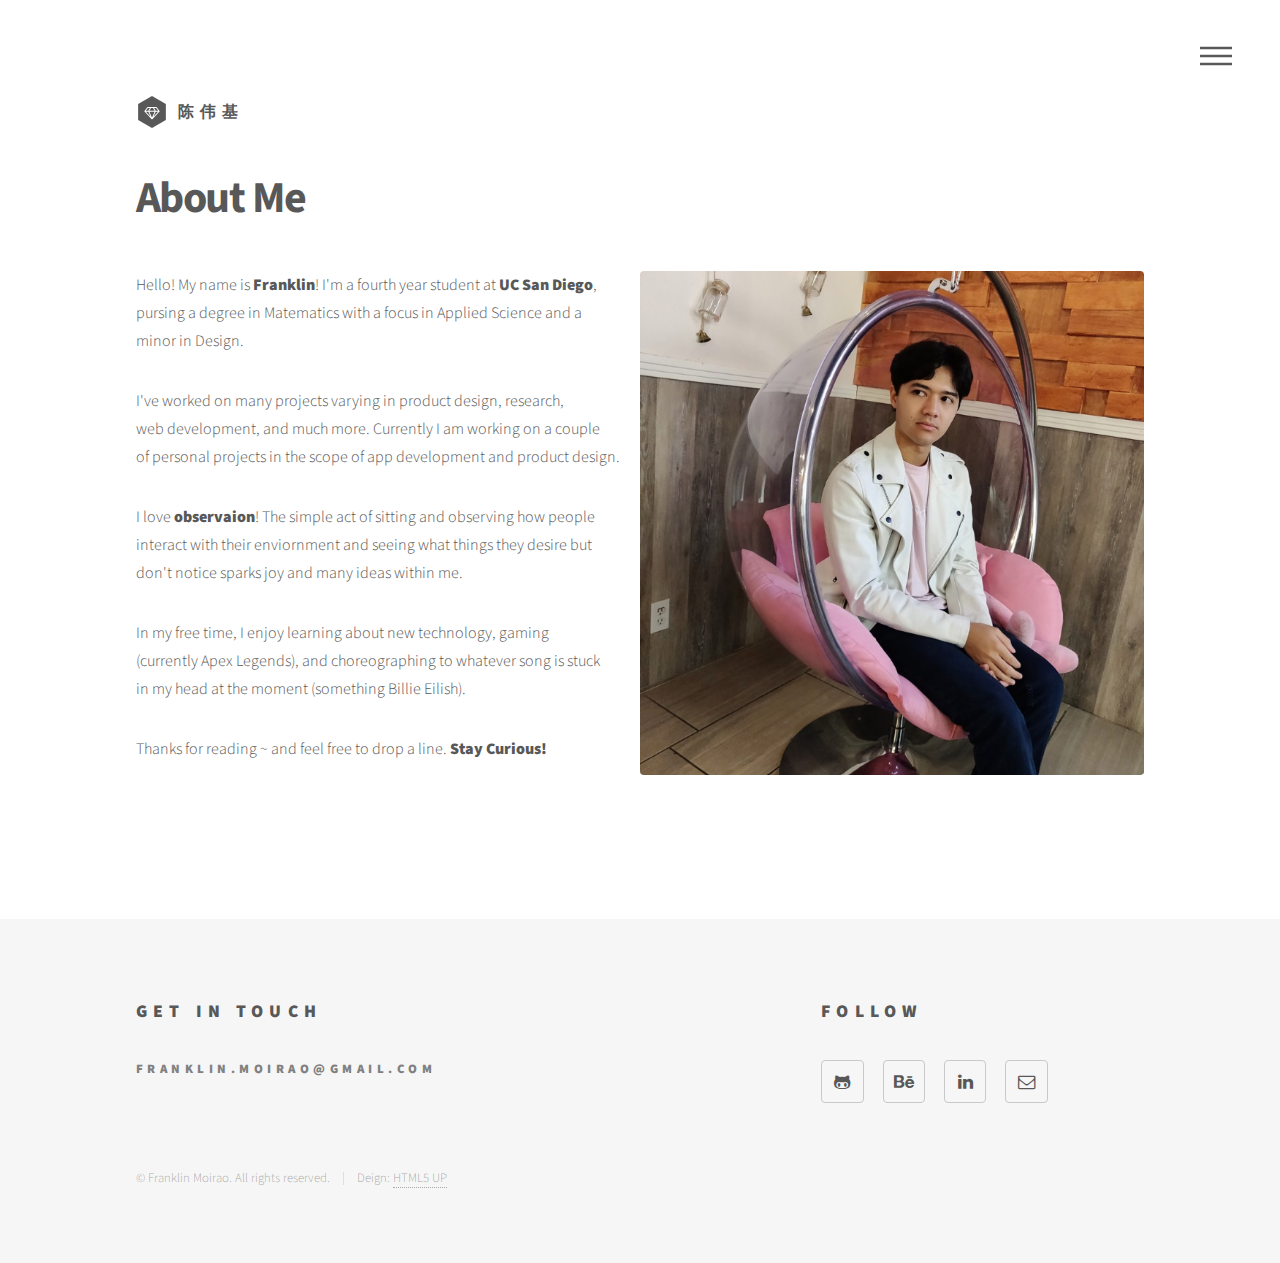
==== about.html @ bd5482cf "about page" ====
<!DOCTYPE HTML>
<!--
	Phantom by HTML5 UP
	html5up.net | @ajlkn
	Free for personal and commercial use under the CCA 3.0 license (html5up.net/license)
-->
<html>
	<head>
		<title>Franklin Moirao</title>
		<meta charset="utf-8" />
		<meta name="viewport" content="width=device-width, initial-scale=1, user-scalable=no" />
		<link rel="stylesheet" href="assets/css/main.css" />
		<noscript><link rel="stylesheet" href="assets/css/noscript.css" /></noscript>
	</head>
	<body class="is-preload">
		<!-- Wrapper -->
			<div id="wrapper">

				<!-- Header -->
					<header id="header">
						<div class="inner">

							<!-- Logo -->
								<a href="index.html" class="logo">
									<span class="symbol"><img src="images/logo.svg" alt="" /></span><span class="title">陈伟基</span>
								</a>

							<!-- Nav -->
								<nav>
									<ul>
										<li><a href="#menu">Menu</a></li>
									</ul>
								</nav>

						</div>
					</header>

				<!-- Menu -->
					<nav id="menu">
						<h2>Menu</h2>
						<ul>
							<li><a href="index.html">Home</a></li>
							<!-- <li><a href="generic.html">Work</a></li> -->
							<li><a href="images/Resume Spring 2019.pdf" target="_blank">Resume</a></li>
							<li><a href="about.html">About</a></li>
							<!-- <li><a href="elements.html">Archive</a></li> -->
						</ul>
					</nav>

				<!-- Main -->
					<div id="main">
						<div class="inner">
							<h1>About Me</h1>
							<description style="width: 50%; float: left">
								
							<p>Hello! My name is <b>Franklin</b>! I'm a fourth year student at <b>UC San Diego</b>,
							<br>pursing a degree in Matematics with a focus in Applied Science and a
							<br>minor in Design.</p>

							<p>I've worked on many projects varying in product design, research, 
							<br>web development, and much more. Currently I am working on a couple
							<br>of personal projects in the scope of app development and 
							product design.</p>
							
							<p>I love <b>observaion</b>! The simple act of sitting and observing how people 
							<br>interact with their enviornment and seeing what things they desire but 
							<br>don't notice sparks joy and many ideas within me.</p>

							<p>In my free time, I enjoy learning about new technology, gaming 
							<br>(currently Apex Legends), and choreographing to whatever song is stuck 
							<br>in my head at the moment (something Billie Eilish).</p>

							<p>Thanks for reading ~ and feel free to drop a line. <b>Stay Curious!</b></p>

							</description>
							<span class="image main"><img src="images/me.png" style="width: 50%" alt="" /></span>
						</div>
					</div>

				<!-- Footer -->
				<footer id="footer">
						<div class="inner">
							<section>
								<h2>Get in touch</h2>
								<h5 style="color:grey">franklin.moirao@gmail.com</h5>
								<!-- <form method="post" action="#">
									<div class="fields">
										<div class="field half">
											<input type="text" name="name" id="name" placeholder="Name" />
										</div>
										<div class="field half">
											<input type="email" name="email" id="email" placeholder="Email" />
										</div>
										<div class="field">
											<textarea name="message" id="message" placeholder="Message"></textarea>
										</div>
									</div>
									<ul class="actions">
										<li><input type="submit" value="Send" class="primary" /></li>
									</ul>
								</form> -->
							</section>
							<section>
								<h2>Follow</h2>
								<ul class="icons">
									<!-- <li><a href="#" class="icon style2 fa-twitter"><span class="label">Twitter</span></a></li> -->
									<!-- <li><a href="#" class="icon style2 fa-facebook"><span class="label">Facebook</span></a></li> -->
									<!-- <li><a href="#" class="icon style2 fa-instagram"><span class="label">Instagram</span></a></li> -->
									<!-- <li><a href="#" class="icon style2 fa-dribbble"><span class="label">Dribbble</span></a></li> -->
									<li><a href="https://github.com/Snoji" target="_blank" class="icon style2 fa-github-alt"><span class="label">GitHub</span></a></li>
									<!-- <li><a href="#" class="icon style2 fa-500px"><span class="label">500px</span></a></li> -->
									<li><a href="https://www.behance.net/franklinmofcac" class="icon style2 fa-behance"><span class="label">Behance</span></a></li>
									<li><a href="https://www.linkedin.com/in/franklin-moirao-19469515b/" target="_blank" class="icon style2 fa-linkedin"><span class="label">LinkedIn</span></a></li>
									<li><a href="mailto:franklin.moirao@gmail.com" class="icon style2 fa-envelope-o"><span class="label">Email</span></a></li>
									
								</ul>
							</section>
							<ul class="copyright">
								<li>&copy; Franklin Moirao. All rights reserved.</li><li>Deign: <a href="http://html5up.net">HTML5 UP</a></li>
							</ul>
						</div>
					</footer>

			</div>

		<!-- Scripts -->
			<script src="assets/js/jquery.min.js"></script>
			<script src="assets/js/browser.min.js"></script>
			<script src="assets/js/breakpoints.min.js"></script>
			<script src="assets/js/util.js"></script>
			<script src="assets/js/main.js"></script>

	</body>
</html>
---- assets/css/main.css ----
@import url(font-awesome.min.css);
@import url("https://fonts.googleapis.com/css?family=Source+Sans+Pro:300,700,900");

/*
	Phantom by HTML5 UP
	html5up.net | @ajlkn
	Free for personal and commercial use under the CCA 3.0 license (html5up.net/license)
*/

html, body, div, span, applet, object,
iframe, h1, h2, h3, h4, h5, h6, p, blockquote,
pre, a, abbr, acronym, address, big, cite,
code, del, dfn, em, img, ins, kbd, q, s, samp,
small, strike, strong, sub, sup, tt, var, b,
u, i, center, dl, dt, dd, ol, ul, li, fieldset,
form, label, legend, table, caption, tbody,
tfoot, thead, tr, th, td, article, aside,
canvas, details, embed, figure, figcaption,
footer, header, hgroup, menu, nav, output, ruby,
section, summary, time, mark, audio, video {
	margin: 0;
	padding: 0;
	border: 0;
	font-size: 100%;
	font: inherit;
	vertical-align: baseline;}

article, aside, details, figcaption, figure,
footer, header, hgroup, menu, nav, section {
	display: block;}

body {
	line-height: 1;
}

ol, ul {
	list-style: none;
}

blockquote, q {
	quotes: none;
}

	blockquote:before, blockquote:after, q:before, q:after {
		content: '';
		content: none;
	}

table {
	border-collapse: collapse;
	border-spacing: 0;
}

body {
	-webkit-text-size-adjust: none;
}

mark {
	background-color: transparent;
	color: inherit;
}

input::-moz-focus-inner {
	border: 0;
	padding: 0;
}

input, select, textarea {
	-moz-appearance: none;
	-webkit-appearance: none;
	-ms-appearance: none;
	appearance: none;
}

/* Basic */

	@-ms-viewport {
		width: device-width;
	}

	body {
		-ms-overflow-style: scrollbar;
	}

	@media screen and (max-width: 480px) {

		html, body {
			min-width: 320px;
		}

	}

	html {
		box-sizing: border-box;
	}

	*, *:before, *:after {
		box-sizing: inherit;
	}

	body {
		background: #ffffff;
	}

		body.is-preload *, body.is-preload *:before, body.is-preload *:after {
			-moz-animation: none !important;
			-webkit-animation: none !important;
			-ms-animation: none !important;
			animation: none !important;
			-moz-transition: none !important;
			-webkit-transition: none !important;
			-ms-transition: none !important;
			transition: none !important;
		}

/* Type */

	body, input, select, textarea {
		color: #585858;
		font-family: "Source Sans Pro", Helvetica, sans-serif;
		font-size: 16pt;
		font-weight: 300;
		line-height: 1.75;
	}

		@media screen and (max-width: 1680px) {

			body, input, select, textarea {
				font-size: 14pt;
			}

		}

		@media screen and (max-width: 1280px) {

			body, input, select, textarea {
				font-size: 12pt;
			}

		}

	a {
		-moz-transition: border-bottom-color 0.2s ease, color 0.2s ease;
		-webkit-transition: border-bottom-color 0.2s ease, color 0.2s ease;
		-ms-transition: border-bottom-color 0.2s ease, color 0.2s ease;
		transition: border-bottom-color 0.2s ease, color 0.2s ease;
		text-decoration: none;
		color: #585858;
		border-bottom: dotted 1px rgba(88, 88, 88, 0.5);
	}

		a:hover {
			border-bottom-color: transparent;
			color: #f2849e !important;
		}

	strong, b {
		font-weight: 900;
	}

	em, i {
		font-style: italic;
	}

	p {
		margin: 0 0 2em 0;
	}

	h1 {
		font-size: 2.75em;
		font-weight: 700;
		line-height: 1.3;
		margin: 0 0 1em 0;
		letter-spacing: -0.035em;
	}

		h1 a {
			color: inherit;
		}

		@media screen and (max-width: 736px) {

			h1 {
				font-size: 2em;
				margin: 0 0 1em 0;
			}

		}

		@media screen and (max-width: 360px) {

			h1 {
				font-size: 1.75em;
			}

		}

	h2, h3, h4, h5, h6 {
		font-weight: 900;
		line-height: 1.5;
		margin: 0 0 2em 0;
		text-transform: uppercase;
		letter-spacing: 0.35em;
	}

		h2 a, h3 a, h4 a, h5 a, h6 a {
			color: inherit;
		}

	h2 {
		font-size: 1.1em;
	}

	h3 {
		font-size: 1em;
	}

	h4 {
		font-size: 0.8em;
	}

	h5 {
		font-size: 0.8em;
	}

	h6 {
		font-size: 0.8em;
	}

	@media screen and (max-width: 980px) {

		h1 br, h2 br, h3 br, h4 br, h5 br, h6 br {
			display: none;
		}

	}

	@media screen and (max-width: 736px) {

		h2 {
			font-size: 1em;
		}

		h3 {
			font-size: 0.8em;
		}

	}

	sub {
		font-size: 0.8em;
		position: relative;
		top: 0.5em;
	}

	sup {
		font-size: 0.8em;
		position: relative;
		top: -0.5em;
	}

	blockquote {
		border-left: solid 4px #c9c9c9;
		font-style: italic;
		margin: 0 0 2em 0;
		padding: 0.5em 0 0.5em 2em;
	}

	code {
		background: rgba(144, 144, 144, 0.075);
		border-radius: 4px;
		border: solid 1px #c9c9c9;
		font-family: "Courier New", monospace;
		font-size: 0.9em;
		margin: 0 0.25em;
		padding: 0.25em 0.65em;
	}

	pre {
		-webkit-overflow-scrolling: touch;
		font-family: "Courier New", monospace;
		font-size: 0.9em;
		margin: 0 0 2em 0;
	}

		pre code {
			display: block;
			line-height: 1.75;
			padding: 1em 1.5em;
			overflow-x: auto;
		}

	hr {
		border: 0;
		border-bottom: solid 1px #c9c9c9;
		margin: 2em 0;
	}

		hr.major {
			margin: 3em 0;
		}

	.align-left {
		text-align: left;
	}

	.align-center {
		text-align: center;
	}

	.align-right {
		text-align: right;
	}

/* Row */

	.row {
		display: flex;
		flex-wrap: wrap;
		box-sizing: border-box;
		align-items: stretch;
	}

		.row > * {
			box-sizing: border-box;
		}

		.row.gtr-uniform > * > :last-child {
			margin-bottom: 0;
		}

		.row.aln-left {
			justify-content: flex-start;
		}

		.row.aln-center {
			justify-content: center;
		}

		.row.aln-right {
			justify-content: flex-end;
		}

		.row.aln-top {
			align-items: flex-start;
		}

		.row.aln-middle {
			align-items: center;
		}

		.row.aln-bottom {
			align-items: flex-end;
		}

		.row > .imp {
			order: -1;
		}

		.row > .col-1 {
			width: 8.3333333333%;
		}

		.row > .off-1 {
			margin-left: 8.3333333333%;
		}

		.row > .col-2 {
			width: 16.6666666667%;
		}

		.row > .off-2 {
			margin-left: 16.6666666667%;
		}

		.row > .col-3 {
			width: 25%;
		}

		.row > .off-3 {
			margin-left: 25%;
		}

		.row > .col-4 {
			width: 33.3333333333%;
		}

		.row > .off-4 {
			margin-left: 33.3333333333%;
		}

		.row > .col-5 {
			width: 41.6666666667%;
		}

		.row > .off-5 {
			margin-left: 41.6666666667%;
		}

		.row > .col-6 {
			width: 50%;
		}

		.row > .off-6 {
			margin-left: 50%;
		}

		.row > .col-7 {
			width: 58.3333333333%;
		}

		.row > .off-7 {
			margin-left: 58.3333333333%;
		}

		.row > .col-8 {
			width: 66.6666666667%;
		}

		.row > .off-8 {
			margin-left: 66.6666666667%;
		}

		.row > .col-9 {
			width: 75%;
		}

		.row > .off-9 {
			margin-left: 75%;
		}

		.row > .col-10 {
			width: 83.3333333333%;
		}

		.row > .off-10 {
			margin-left: 83.3333333333%;
		}

		.row > .col-11 {
			width: 91.6666666667%;
		}

		.row > .off-11 {
			margin-left: 91.6666666667%;
		}

		.row > .col-12 {
			width: 100%;
		}

		.row > .off-12 {
			margin-left: 100%;
		}

		.row.gtr-0 {
			margin-top: 0;
			margin-left: 0em;
		}

			.row.gtr-0 > * {
				padding: 0 0 0 0em;
			}

			.row.gtr-0.gtr-uniform {
				margin-top: 0em;
			}

				.row.gtr-0.gtr-uniform > * {
					padding-top: 0em;
				}

		.row.gtr-25 {
			margin-top: 0;
			margin-left: -0.5em;
		}

			.row.gtr-25 > * {
				padding: 0 0 0 0.5em;
			}

			.row.gtr-25.gtr-uniform {
				margin-top: -0.5em;
			}

				.row.gtr-25.gtr-uniform > * {
					padding-top: 0.5em;
				}

		.row.gtr-50 {
			margin-top: 0;
			margin-left: -1em;
		}

			.row.gtr-50 > * {
				padding: 0 0 0 1em;
			}

			.row.gtr-50.gtr-uniform {
				margin-top: -1em;
			}

				.row.gtr-50.gtr-uniform > * {
					padding-top: 1em;
				}

		.row {
			margin-top: 0;
			margin-left: -2em;
		}

			.row > * {
				padding: 0 0 0 2em;
			}

			.row.gtr-uniform {
				margin-top: -2em;
			}

				.row.gtr-uniform > * {
					padding-top: 2em;
				}

		.row.gtr-150 {
			margin-top: 0;
			margin-left: -3em;
		}

			.row.gtr-150 > * {
				padding: 0 0 0 3em;
			}

			.row.gtr-150.gtr-uniform {
				margin-top: -3em;
			}

				.row.gtr-150.gtr-uniform > * {
					padding-top: 3em;
				}

		.row.gtr-200 {
			margin-top: 0;
			margin-left: -4em;
		}

			.row.gtr-200 > * {
				padding: 0 0 0 4em;
			}

			.row.gtr-200.gtr-uniform {
				margin-top: -4em;
			}

				.row.gtr-200.gtr-uniform > * {
					padding-top: 4em;
				}

		@media screen and (max-width: 1680px) {

			.row {
				display: flex;
				flex-wrap: wrap;
				box-sizing: border-box;
				align-items: stretch;
			}

				.row > * {
					box-sizing: border-box;
				}

				.row.gtr-uniform > * > :last-child {
					margin-bottom: 0;
				}

				.row.aln-left {
					justify-content: flex-start;
				}

				.row.aln-center {
					justify-content: center;
				}

				.row.aln-right {
					justify-content: flex-end;
				}

				.row.aln-top {
					align-items: flex-start;
				}

				.row.aln-middle {
					align-items: center;
				}

				.row.aln-bottom {
					align-items: flex-end;
				}

				.row > .imp-xlarge {
					order: -1;
				}

				.row > .col-1-xlarge {
					width: 8.3333333333%;
				}

				.row > .off-1-xlarge {
					margin-left: 8.3333333333%;
				}

				.row > .col-2-xlarge {
					width: 16.6666666667%;
				}

				.row > .off-2-xlarge {
					margin-left: 16.6666666667%;
				}

				.row > .col-3-xlarge {
					width: 25%;
				}

				.row > .off-3-xlarge {
					margin-left: 25%;
				}

				.row > .col-4-xlarge {
					width: 33.3333333333%;
				}

				.row > .off-4-xlarge {
					margin-left: 33.3333333333%;
				}

				.row > .col-5-xlarge {
					width: 41.6666666667%;
				}

				.row > .off-5-xlarge {
					margin-left: 41.6666666667%;
				}

				.row > .col-6-xlarge {
					width: 50%;
				}

				.row > .off-6-xlarge {
					margin-left: 50%;
				}

				.row > .col-7-xlarge {
					width: 58.3333333333%;
				}

				.row > .off-7-xlarge {
					margin-left: 58.3333333333%;
				}

				.row > .col-8-xlarge {
					width: 66.6666666667%;
				}

				.row > .off-8-xlarge {
					margin-left: 66.6666666667%;
				}

				.row > .col-9-xlarge {
					width: 75%;
				}

				.row > .off-9-xlarge {
					margin-left: 75%;
				}

				.row > .col-10-xlarge {
					width: 83.3333333333%;
				}

				.row > .off-10-xlarge {
					margin-left: 83.3333333333%;
				}

				.row > .col-11-xlarge {
					width: 91.6666666667%;
				}

				.row > .off-11-xlarge {
					margin-left: 91.6666666667%;
				}

				.row > .col-12-xlarge {
					width: 100%;
				}

				.row > .off-12-xlarge {
					margin-left: 100%;
				}

				.row.gtr-0 {
					margin-top: 0;
					margin-left: 0em;
				}

					.row.gtr-0 > * {
						padding: 0 0 0 0em;
					}

					.row.gtr-0.gtr-uniform {
						margin-top: 0em;
					}

						.row.gtr-0.gtr-uniform > * {
							padding-top: 0em;
						}

				.row.gtr-25 {
					margin-top: 0;
					margin-left: -0.5em;
				}

					.row.gtr-25 > * {
						padding: 0 0 0 0.5em;
					}

					.row.gtr-25.gtr-uniform {
						margin-top: -0.5em;
					}

						.row.gtr-25.gtr-uniform > * {
							padding-top: 0.5em;
						}

				.row.gtr-50 {
					margin-top: 0;
					margin-left: -1em;
				}

					.row.gtr-50 > * {
						padding: 0 0 0 1em;
					}

					.row.gtr-50.gtr-uniform {
						margin-top: -1em;
					}

						.row.gtr-50.gtr-uniform > * {
							padding-top: 1em;
						}

				.row {
					margin-top: 0;
					margin-left: -2em;
				}

					.row > * {
						padding: 0 0 0 2em;
					}

					.row.gtr-uniform {
						margin-top: -2em;
					}

						.row.gtr-uniform > * {
							padding-top: 2em;
						}

				.row.gtr-150 {
					margin-top: 0;
					margin-left: -3em;
				}

					.row.gtr-150 > * {
						padding: 0 0 0 3em;
					}

					.row.gtr-150.gtr-uniform {
						margin-top: -3em;
					}

						.row.gtr-150.gtr-uniform > * {
							padding-top: 3em;
						}

				.row.gtr-200 {
					margin-top: 0;
					margin-left: -4em;
				}

					.row.gtr-200 > * {
						padding: 0 0 0 4em;
					}

					.row.gtr-200.gtr-uniform {
						margin-top: -4em;
					}

						.row.gtr-200.gtr-uniform > * {
							padding-top: 4em;
						}

		}

		@media screen and (max-width: 1280px) {

			.row {
				display: flex;
				flex-wrap: wrap;
				box-sizing: border-box;
				align-items: stretch;
			}

				.row > * {
					box-sizing: border-box;
				}

				.row.gtr-uniform > * > :last-child {
					margin-bottom: 0;
				}

				.row.aln-left {
					justify-content: flex-start;
				}

				.row.aln-center {
					justify-content: center;
				}

				.row.aln-right {
					justify-content: flex-end;
				}

				.row.aln-top {
					align-items: flex-start;
				}

				.row.aln-middle {
					align-items: center;
				}

				.row.aln-bottom {
					align-items: flex-end;
				}

				.row > .imp-large {
					order: -1;
				}

				.row > .col-1-large {
					width: 8.3333333333%;
				}

				.row > .off-1-large {
					margin-left: 8.3333333333%;
				}

				.row > .col-2-large {
					width: 16.6666666667%;
				}

				.row > .off-2-large {
					margin-left: 16.6666666667%;
				}

				.row > .col-3-large {
					width: 25%;
				}

				.row > .off-3-large {
					margin-left: 25%;
				}

				.row > .col-4-large {
					width: 33.3333333333%;
				}

				.row > .off-4-large {
					margin-left: 33.3333333333%;
				}

				.row > .col-5-large {
					width: 41.6666666667%;
				}

				.row > .off-5-large {
					margin-left: 41.6666666667%;
				}

				.row > .col-6-large {
					width: 50%;
				}

				.row > .off-6-large {
					margin-left: 50%;
				}

				.row > .col-7-large {
					width: 58.3333333333%;
				}

				.row > .off-7-large {
					margin-left: 58.3333333333%;
				}

				.row > .col-8-large {
					width: 66.6666666667%;
				}

				.row > .off-8-large {
					margin-left: 66.6666666667%;
				}

				.row > .col-9-large {
					width: 75%;
				}

				.row > .off-9-large {
					margin-left: 75%;
				}

				.row > .col-10-large {
					width: 83.3333333333%;
				}

				.row > .off-10-large {
					margin-left: 83.3333333333%;
				}

				.row > .col-11-large {
					width: 91.6666666667%;
				}

				.row > .off-11-large {
					margin-left: 91.6666666667%;
				}

				.row > .col-12-large {
					width: 100%;
				}

				.row > .off-12-large {
					margin-left: 100%;
				}

				.row.gtr-0 {
					margin-top: 0;
					margin-left: 0em;
				}

					.row.gtr-0 > * {
						padding: 0 0 0 0em;
					}

					.row.gtr-0.gtr-uniform {
						margin-top: 0em;
					}

						.row.gtr-0.gtr-uniform > * {
							padding-top: 0em;
						}

				.row.gtr-25 {
					margin-top: 0;
					margin-left: -0.5em;
				}

					.row.gtr-25 > * {
						padding: 0 0 0 0.5em;
					}

					.row.gtr-25.gtr-uniform {
						margin-top: -0.5em;
					}

						.row.gtr-25.gtr-uniform > * {
							padding-top: 0.5em;
						}

				.row.gtr-50 {
					margin-top: 0;
					margin-left: -1em;
				}

					.row.gtr-50 > * {
						padding: 0 0 0 1em;
					}

					.row.gtr-50.gtr-uniform {
						margin-top: -1em;
					}

						.row.gtr-50.gtr-uniform > * {
							padding-top: 1em;
						}

				.row {
					margin-top: 0;
					margin-left: -2em;
				}

					.row > * {
						padding: 0 0 0 2em;
					}

					.row.gtr-uniform {
						margin-top: -2em;
					}

						.row.gtr-uniform > * {
							padding-top: 2em;
						}

				.row.gtr-150 {
					margin-top: 0;
					margin-left: -3em;
				}

					.row.gtr-150 > * {
						padding: 0 0 0 3em;
					}

					.row.gtr-150.gtr-uniform {
						margin-top: -3em;
					}

						.row.gtr-150.gtr-uniform > * {
							padding-top: 3em;
						}

				.row.gtr-200 {
					margin-top: 0;
					margin-left: -4em;
				}

					.row.gtr-200 > * {
						padding: 0 0 0 4em;
					}

					.row.gtr-200.gtr-uniform {
						margin-top: -4em;
					}

						.row.gtr-200.gtr-uniform > * {
							padding-top: 4em;
						}

		}

		@media screen and (max-width: 980px) {

			.row {
				display: flex;
				flex-wrap: wrap;
				box-sizing: border-box;
				align-items: stretch;
			}

				.row > * {
					box-sizing: border-box;
				}

				.row.gtr-uniform > * > :last-child {
					margin-bottom: 0;
				}

				.row.aln-left {
					justify-content: flex-start;
				}

				.row.aln-center {
					justify-content: center;
				}

				.row.aln-right {
					justify-content: flex-end;
				}

				.row.aln-top {
					align-items: flex-start;
				}

				.row.aln-middle {
					align-items: center;
				}

				.row.aln-bottom {
					align-items: flex-end;
				}

				.row > .imp-medium {
					order: -1;
				}

				.row > .col-1-medium {
					width: 8.3333333333%;
				}

				.row > .off-1-medium {
					margin-left: 8.3333333333%;
				}

				.row > .col-2-medium {
					width: 16.6666666667%;
				}

				.row > .off-2-medium {
					margin-left: 16.6666666667%;
				}

				.row > .col-3-medium {
					width: 25%;
				}

				.row > .off-3-medium {
					margin-left: 25%;
				}

				.row > .col-4-medium {
					width: 33.3333333333%;
				}

				.row > .off-4-medium {
					margin-left: 33.3333333333%;
				}

				.row > .col-5-medium {
					width: 41.6666666667%;
				}

				.row > .off-5-medium {
					margin-left: 41.6666666667%;
				}

				.row > .col-6-medium {
					width: 50%;
				}

				.row > .off-6-medium {
					margin-left: 50%;
				}

				.row > .col-7-medium {
					width: 58.3333333333%;
				}

				.row > .off-7-medium {
					margin-left: 58.3333333333%;
				}

				.row > .col-8-medium {
					width: 66.6666666667%;
				}

				.row > .off-8-medium {
					margin-left: 66.6666666667%;
				}

				.row > .col-9-medium {
					width: 75%;
				}

				.row > .off-9-medium {
					margin-left: 75%;
				}

				.row > .col-10-medium {
					width: 83.3333333333%;
				}

				.row > .off-10-medium {
					margin-left: 83.3333333333%;
				}

				.row > .col-11-medium {
					width: 91.6666666667%;
				}

				.row > .off-11-medium {
					margin-left: 91.6666666667%;
				}

				.row > .col-12-medium {
					width: 100%;
				}

				.row > .off-12-medium {
					margin-left: 100%;
				}

				.row.gtr-0 {
					margin-top: 0;
					margin-left: 0em;
				}

					.row.gtr-0 > * {
						padding: 0 0 0 0em;
					}

					.row.gtr-0.gtr-uniform {
						margin-top: 0em;
					}

						.row.gtr-0.gtr-uniform > * {
							padding-top: 0em;
						}

				.row.gtr-25 {
					margin-top: 0;
					margin-left: -0.375em;
				}

					.row.gtr-25 > * {
						padding: 0 0 0 0.375em;
					}

					.row.gtr-25.gtr-uniform {
						margin-top: -0.375em;
					}

						.row.gtr-25.gtr-uniform > * {
							padding-top: 0.375em;
						}

				.row.gtr-50 {
					margin-top: 0;
					margin-left: -0.75em;
				}

					.row.gtr-50 > * {
						padding: 0 0 0 0.75em;
					}

					.row.gtr-50.gtr-uniform {
						margin-top: -0.75em;
					}

						.row.gtr-50.gtr-uniform > * {
							padding-top: 0.75em;
						}

				.row {
					margin-top: 0;
					margin-left: -1.5em;
				}

					.row > * {
						padding: 0 0 0 1.5em;
					}

					.row.gtr-uniform {
						margin-top: -1.5em;
					}

						.row.gtr-uniform > * {
							padding-top: 1.5em;
						}

				.row.gtr-150 {
					margin-top: 0;
					margin-left: -2.25em;
				}

					.row.gtr-150 > * {
						padding: 0 0 0 2.25em;
					}

					.row.gtr-150.gtr-uniform {
						margin-top: -2.25em;
					}

						.row.gtr-150.gtr-uniform > * {
							padding-top: 2.25em;
						}

				.row.gtr-200 {
					margin-top: 0;
					margin-left: -3em;
				}

					.row.gtr-200 > * {
						padding: 0 0 0 3em;
					}

					.row.gtr-200.gtr-uniform {
						margin-top: -3em;
					}

						.row.gtr-200.gtr-uniform > * {
							padding-top: 3em;
						}

		}

		@media screen and (max-width: 736px) {

			.row {
				display: flex;
				flex-wrap: wrap;
				box-sizing: border-box;
				align-items: stretch;
			}

				.row > * {
					box-sizing: border-box;
				}

				.row.gtr-uniform > * > :last-child {
					margin-bottom: 0;
				}

				.row.aln-left {
					justify-content: flex-start;
				}

				.row.aln-center {
					justify-content: center;
				}

				.row.aln-right {
					justify-content: flex-end;
				}

				.row.aln-top {
					align-items: flex-start;
				}

				.row.aln-middle {
					align-items: center;
				}

				.row.aln-bottom {
					align-items: flex-end;
				}

				.row > .imp-small {
					order: -1;
				}

				.row > .col-1-small {
					width: 8.3333333333%;
				}

				.row > .off-1-small {
					margin-left: 8.3333333333%;
				}

				.row > .col-2-small {
					width: 16.6666666667%;
				}

				.row > .off-2-small {
					margin-left: 16.6666666667%;
				}

				.row > .col-3-small {
					width: 25%;
				}

				.row > .off-3-small {
					margin-left: 25%;
				}

				.row > .col-4-small {
					width: 33.3333333333%;
				}

				.row > .off-4-small {
					margin-left: 33.3333333333%;
				}

				.row > .col-5-small {
					width: 41.6666666667%;
				}

				.row > .off-5-small {
					margin-left: 41.6666666667%;
				}

				.row > .col-6-small {
					width: 50%;
				}

				.row > .off-6-small {
					margin-left: 50%;
				}

				.row > .col-7-small {
					width: 58.3333333333%;
				}

				.row > .off-7-small {
					margin-left: 58.3333333333%;
				}

				.row > .col-8-small {
					width: 66.6666666667%;
				}

				.row > .off-8-small {
					margin-left: 66.6666666667%;
				}

				.row > .col-9-small {
					width: 75%;
				}

				.row > .off-9-small {
					margin-left: 75%;
				}

				.row > .col-10-small {
					width: 83.3333333333%;
				}

				.row > .off-10-small {
					margin-left: 83.3333333333%;
				}

				.row > .col-11-small {
					width: 91.6666666667%;
				}

				.row > .off-11-small {
					margin-left: 91.6666666667%;
				}

				.row > .col-12-small {
					width: 100%;
				}

				.row > .off-12-small {
					margin-left: 100%;
				}

				.row.gtr-0 {
					margin-top: 0;
					margin-left: 0em;
				}

					.row.gtr-0 > * {
						padding: 0 0 0 0em;
					}

					.row.gtr-0.gtr-uniform {
						margin-top: 0em;
					}

						.row.gtr-0.gtr-uniform > * {
							padding-top: 0em;
						}

				.row.gtr-25 {
					margin-top: 0;
					margin-left: -0.25em;
				}

					.row.gtr-25 > * {
						padding: 0 0 0 0.25em;
					}

					.row.gtr-25.gtr-uniform {
						margin-top: -0.25em;
					}

						.row.gtr-25.gtr-uniform > * {
							padding-top: 0.25em;
						}

				.row.gtr-50 {
					margin-top: 0;
					margin-left: -0.5em;
				}

					.row.gtr-50 > * {
						padding: 0 0 0 0.5em;
					}

					.row.gtr-50.gtr-uniform {
						margin-top: -0.5em;
					}

						.row.gtr-50.gtr-uniform > * {
							padding-top: 0.5em;
						}

				.row {
					margin-top: 0;
					margin-left: -1em;
				}

					.row > * {
						padding: 0 0 0 1em;
					}

					.row.gtr-uniform {
						margin-top: -1em;
					}

						.row.gtr-uniform > * {
							padding-top: 1em;
						}

				.row.gtr-150 {
					margin-top: 0;
					margin-left: -1.5em;
				}

					.row.gtr-150 > * {
						padding: 0 0 0 1.5em;
					}

					.row.gtr-150.gtr-uniform {
						margin-top: -1.5em;
					}

						.row.gtr-150.gtr-uniform > * {
							padding-top: 1.5em;
						}

				.row.gtr-200 {
					margin-top: 0;
					margin-left: -2em;
				}

					.row.gtr-200 > * {
						padding: 0 0 0 2em;
					}

					.row.gtr-200.gtr-uniform {
						margin-top: -2em;
					}

						.row.gtr-200.gtr-uniform > * {
							padding-top: 2em;
						}

		}

		@media screen and (max-width: 480px) {

			.row {
				display: flex;
				flex-wrap: wrap;
				box-sizing: border-box;
				align-items: stretch;
			}

				.row > * {
					box-sizing: border-box;
				}

				.row.gtr-uniform > * > :last-child {
					margin-bottom: 0;
				}

				.row.aln-left {
					justify-content: flex-start;
				}

				.row.aln-center {
					justify-content: center;
				}

				.row.aln-right {
					justify-content: flex-end;
				}

				.row.aln-top {
					align-items: flex-start;
				}

				.row.aln-middle {
					align-items: center;
				}

				.row.aln-bottom {
					align-items: flex-end;
				}

				.row > .imp-xsmall {
					order: -1;
				}

				.row > .col-1-xsmall {
					width: 8.3333333333%;
				}

				.row > .off-1-xsmall {
					margin-left: 8.3333333333%;
				}

				.row > .col-2-xsmall {
					width: 16.6666666667%;
				}

				.row > .off-2-xsmall {
					margin-left: 16.6666666667%;
				}

				.row > .col-3-xsmall {
					width: 25%;
				}

				.row > .off-3-xsmall {
					margin-left: 25%;
				}

				.row > .col-4-xsmall {
					width: 33.3333333333%;
				}

				.row > .off-4-xsmall {
					margin-left: 33.3333333333%;
				}

				.row > .col-5-xsmall {
					width: 41.6666666667%;
				}

				.row > .off-5-xsmall {
					margin-left: 41.6666666667%;
				}

				.row > .col-6-xsmall {
					width: 50%;
				}

				.row > .off-6-xsmall {
					margin-left: 50%;
				}

				.row > .col-7-xsmall {
					width: 58.3333333333%;
				}

				.row > .off-7-xsmall {
					margin-left: 58.3333333333%;
				}

				.row > .col-8-xsmall {
					width: 66.6666666667%;
				}

				.row > .off-8-xsmall {
					margin-left: 66.6666666667%;
				}

				.row > .col-9-xsmall {
					width: 75%;
				}

				.row > .off-9-xsmall {
					margin-left: 75%;
				}

				.row > .col-10-xsmall {
					width: 83.3333333333%;
				}

				.row > .off-10-xsmall {
					margin-left: 83.3333333333%;
				}

				.row > .col-11-xsmall {
					width: 91.6666666667%;
				}

				.row > .off-11-xsmall {
					margin-left: 91.6666666667%;
				}

				.row > .col-12-xsmall {
					width: 100%;
				}

				.row > .off-12-xsmall {
					margin-left: 100%;
				}

				.row.gtr-0 {
					margin-top: 0;
					margin-left: 0em;
				}

					.row.gtr-0 > * {
						padding: 0 0 0 0em;
					}

					.row.gtr-0.gtr-uniform {
						margin-top: 0em;
					}

						.row.gtr-0.gtr-uniform > * {
							padding-top: 0em;
						}

				.row.gtr-25 {
					margin-top: 0;
					margin-left: -0.25em;
				}

					.row.gtr-25 > * {
						padding: 0 0 0 0.25em;
					}

					.row.gtr-25.gtr-uniform {
						margin-top: -0.25em;
					}

						.row.gtr-25.gtr-uniform > * {
							padding-top: 0.25em;
						}

				.row.gtr-50 {
					margin-top: 0;
					margin-left: -0.5em;
				}

					.row.gtr-50 > * {
						padding: 0 0 0 0.5em;
					}

					.row.gtr-50.gtr-uniform {
						margin-top: -0.5em;
					}

						.row.gtr-50.gtr-uniform > * {
							padding-top: 0.5em;
						}

				.row {
					margin-top: 0;
					margin-left: -1em;
				}

					.row > * {
						padding: 0 0 0 1em;
					}

					.row.gtr-uniform {
						margin-top: -1em;
					}

						.row.gtr-uniform > * {
							padding-top: 1em;
						}

				.row.gtr-150 {
					margin-top: 0;
					margin-left: -1.5em;
				}

					.row.gtr-150 > * {
						padding: 0 0 0 1.5em;
					}

					.row.gtr-150.gtr-uniform {
						margin-top: -1.5em;
					}

						.row.gtr-150.gtr-uniform > * {
							padding-top: 1.5em;
						}

				.row.gtr-200 {
					margin-top: 0;
					margin-left: -2em;
				}

					.row.gtr-200 > * {
						padding: 0 0 0 2em;
					}

					.row.gtr-200.gtr-uniform {
						margin-top: -2em;
					}

						.row.gtr-200.gtr-uniform > * {
							padding-top: 2em;
						}

		}

/* Section/Article */

	section.special, article.special {
		text-align: center;
	}

	header p {
		margin-top: -1em;
	}

	@media screen and (max-width: 736px) {

		header p {
			margin-top: 0;
		}

	}

/* Icon */

	.icon {
		text-decoration: none;
		border-bottom: none;
		position: relative;
	}

		.icon:before {
			-moz-osx-font-smoothing: grayscale;
			-webkit-font-smoothing: antialiased;
			font-family: FontAwesome;
			font-style: normal;
			font-weight: normal;
			text-transform: none !important;
		}

		.icon > .label {
			display: none;
		}

		.icon.style2 {
			-moz-transition: background-color 0.2s ease-in-out, color 0.2s ease-in-out, border-color 0.2s ease-in-out;
			-webkit-transition: background-color 0.2s ease-in-out, color 0.2s ease-in-out, border-color 0.2s ease-in-out;
			-ms-transition: background-color 0.2s ease-in-out, color 0.2s ease-in-out, border-color 0.2s ease-in-out;
			transition: background-color 0.2s ease-in-out, color 0.2s ease-in-out, border-color 0.2s ease-in-out;
			background-color: transparent;
			border: solid 1px #c9c9c9;
			border-radius: 4px;
			width: 2.65em;
			height: 2.65em;
			display: inline-block;
			text-align: center;
			line-height: 2.65em;
			color: inherit;
		}

			.icon.style2:before {
				font-size: 1.1em;
			}

			.icon.style2:hover {
				color: #f2849e;
				border-color: #f2849e;
			}

			.icon.style2:active {
				background-color: rgba(242, 132, 158, 0.1);
			}

/* List */

	ol {
		list-style: decimal;
		margin: 0 0 2em 0;
		padding-left: 1.25em;
	}

		ol li {
			padding-left: 0.25em;
		}

	ul {
		list-style: disc;
		margin: 0 0 2em 0;
		padding-left: 1em;
	}

		ul li {
			padding-left: 0.5em;
		}

		ul.alt {
			list-style: none;
			padding-left: 0;
		}

			ul.alt li {
				border-top: solid 1px #c9c9c9;
				padding: 0.5em 0;
			}

				ul.alt li:first-child {
					border-top: 0;
					padding-top: 0;
				}

	dl {
		margin: 0 0 2em 0;
	}

		dl dt {
			display: block;
			font-weight: 900;
			margin: 0 0 1em 0;
		}

		dl dd {
			margin-left: 2em;
		}

/* Actions */

	ul.actions {
		display: -moz-flex;
		display: -webkit-flex;
		display: -ms-flex;
		display: flex;
		cursor: default;
		list-style: none;
		margin-left: -1em;
		padding-left: 0;
	}

		ul.actions li {
			padding: 0 0 0 1em;
			vertical-align: middle;
		}

		ul.actions.special {
			-moz-justify-content: center;
			-webkit-justify-content: center;
			-ms-justify-content: center;
			justify-content: center;
			width: 100%;
			margin-left: 0;
		}

			ul.actions.special li:first-child {
				padding-left: 0;
			}

		ul.actions.stacked {
			-moz-flex-direction: column;
			-webkit-flex-direction: column;
			-ms-flex-direction: column;
			flex-direction: column;
			margin-left: 0;
		}

			ul.actions.stacked li {
				padding: 1.3em 0 0 0;
			}

				ul.actions.stacked li:first-child {
					padding-top: 0;
				}

		ul.actions.fit {
			width: calc(100% + 1em);
		}

			ul.actions.fit li {
				-moz-flex-grow: 1;
				-webkit-flex-grow: 1;
				-ms-flex-grow: 1;
				flex-grow: 1;
				-moz-flex-shrink: 1;
				-webkit-flex-shrink: 1;
				-ms-flex-shrink: 1;
				flex-shrink: 1;
				width: 100%;
			}

				ul.actions.fit li > * {
					width: 100%;
				}

			ul.actions.fit.stacked {
				width: 100%;
			}

		@media screen and (max-width: 480px) {

			ul.actions:not(.fixed) {
				-moz-flex-direction: column;
				-webkit-flex-direction: column;
				-ms-flex-direction: column;
				flex-direction: column;
				margin-left: 0;
				width: 100% !important;
			}

				ul.actions:not(.fixed) li {
					-moz-flex-grow: 1;
					-webkit-flex-grow: 1;
					-ms-flex-grow: 1;
					flex-grow: 1;
					-moz-flex-shrink: 1;
					-webkit-flex-shrink: 1;
					-ms-flex-shrink: 1;
					flex-shrink: 1;
					padding: 1em 0 0 0;
					text-align: center;
					width: 100%;
				}

					ul.actions:not(.fixed) li > * {
						width: 100%;
					}

					ul.actions:not(.fixed) li:first-child {
						padding-top: 0;
					}

					ul.actions:not(.fixed) li input[type="submit"],
					ul.actions:not(.fixed) li input[type="reset"],
					ul.actions:not(.fixed) li input[type="button"],
					ul.actions:not(.fixed) li button,
					ul.actions:not(.fixed) li .button {
						width: 100%;
					}

						ul.actions:not(.fixed) li input[type="submit"].icon:before,
						ul.actions:not(.fixed) li input[type="reset"].icon:before,
						ul.actions:not(.fixed) li input[type="button"].icon:before,
						ul.actions:not(.fixed) li button.icon:before,
						ul.actions:not(.fixed) li .button.icon:before {
							margin-left: -0.5rem;
						}

		}

/* Icons */

	ul.icons {
		cursor: default;
		list-style: none;
		padding-left: 0;
		margin: -1em 0 2em -1em;
	}

		ul.icons li {
			display: inline-block;
			padding: 1em 0 0 1em;
		}

/* Form */

	form {
		margin: 0 0 2em 0;
		overflow-x: hidden;
	}

		form > :last-child {
			margin-bottom: 0;
		}

		form > .fields {
			display: -moz-flex;
			display: -webkit-flex;
			display: -ms-flex;
			display: flex;
			-moz-flex-wrap: wrap;
			-webkit-flex-wrap: wrap;
			-ms-flex-wrap: wrap;
			flex-wrap: wrap;
			width: calc(100% + 3em);
			margin: -1.5em 0 2em -1.5em;
		}

			form > .fields > .field {
				-moz-flex-grow: 0;
				-webkit-flex-grow: 0;
				-ms-flex-grow: 0;
				flex-grow: 0;
				-moz-flex-shrink: 0;
				-webkit-flex-shrink: 0;
				-ms-flex-shrink: 0;
				flex-shrink: 0;
				padding: 1.5em 0 0 1.5em;
				width: calc(100% - 1.5em);
			}

				form > .fields > .field.half {
					width: calc(50% - 0.75em);
				}

				form > .fields > .field.third {
					width: calc(100%/3 - 0.5em);
				}

				form > .fields > .field.quarter {
					width: calc(25% - 0.375em);
				}

		@media screen and (max-width: 480px) {

			form > .fields {
				width: calc(100% + 3em);
				margin: -1.5em 0 2em -1.5em;
			}

				form > .fields > .field {
					padding: 1.5em 0 0 1.5em;
					width: calc(100% - 1.5em);
				}

					form > .fields > .field.half {
						width: calc(100% - 1.5em);
					}

					form > .fields > .field.third {
						width: calc(100% - 1.5em);
					}

					form > .fields > .field.quarter {
						width: calc(100% - 1.5em);
					}

		}

	label {
		display: block;
		font-size: 0.9em;
		font-weight: 900;
		margin: 0 0 1em 0;
	}

	input[type="text"],
	input[type="password"],
	input[type="email"],
	input[type="tel"],
	select,
	textarea {
		-moz-appearance: none;
		-webkit-appearance: none;
		-ms-appearance: none;
		appearance: none;
		background-color: transparent;
		border: none;
		border-radius: 0;
		border-bottom: solid 1px #c9c9c9;
		color: inherit;
		display: block;
		outline: 0;
		padding: 0;
		text-decoration: none;
		width: 100%;
	}

		input[type="text"]:invalid,
		input[type="password"]:invalid,
		input[type="email"]:invalid,
		input[type="tel"]:invalid,
		select:invalid,
		textarea:invalid {
			box-shadow: none;
		}

		input[type="text"]:focus,
		input[type="password"]:focus,
		input[type="email"]:focus,
		input[type="tel"]:focus,
		select:focus,
		textarea:focus {
			border-bottom-color: #f2849e;
			box-shadow: inset 0 -1px 0 0 #f2849e;
		}

	select {
		background-image: url("data:image/svg+xml;charset=utf8,%3Csvg xmlns='http://www.w3.org/2000/svg' width='40' height='40' preserveAspectRatio='none' viewBox='0 0 40 40'%3E%3Cpath d='M9.4,12.3l10.4,10.4l10.4-10.4c0.2-0.2,0.5-0.4,0.9-0.4c0.3,0,0.6,0.1,0.9,0.4l3.3,3.3c0.2,0.2,0.4,0.5,0.4,0.9 c0,0.4-0.1,0.6-0.4,0.9L20.7,31.9c-0.2,0.2-0.5,0.4-0.9,0.4c-0.3,0-0.6-0.1-0.9-0.4L4.3,17.3c-0.2-0.2-0.4-0.5-0.4-0.9 c0-0.4,0.1-0.6,0.4-0.9l3.3-3.3c0.2-0.2,0.5-0.4,0.9-0.4S9.1,12.1,9.4,12.3z' fill='%23c9c9c9' /%3E%3C/svg%3E");
		background-size: 1.25rem;
		background-repeat: no-repeat;
		background-position: calc(100% - 1rem) center;
		height: 3em;
		padding-right: 3em;
		text-overflow: ellipsis;
	}

		select option {
			background: #ffffff;
		}

		select:focus::-ms-value {
			background-color: transparent;
		}

		select::-ms-expand {
			display: none;
		}

	input[type="text"],
	input[type="password"],
	input[type="email"],
	select {
		height: 3em;
	}

	textarea {
		padding: 0;
		min-height: 3.75em;
	}

	input[type="checkbox"],
	input[type="radio"] {
		-moz-appearance: none;
		-webkit-appearance: none;
		-ms-appearance: none;
		appearance: none;
		display: block;
		float: left;
		margin-right: -2em;
		opacity: 0;
		width: 1em;
		z-index: -1;
	}

		input[type="checkbox"] + label,
		input[type="radio"] + label {
			text-decoration: none;
			color: #585858;
			cursor: pointer;
			display: inline-block;
			font-size: 1em;
			font-weight: 300;
			padding-left: 2.55em;
			padding-right: 0.75em;
			position: relative;
		}

			input[type="checkbox"] + label:before,
			input[type="radio"] + label:before {
				-moz-osx-font-smoothing: grayscale;
				-webkit-font-smoothing: antialiased;
				font-family: FontAwesome;
				font-style: normal;
				font-weight: normal;
				text-transform: none !important;
			}

			input[type="checkbox"] + label:before,
			input[type="radio"] + label:before {
				border-radius: 4px;
				border: solid 1px #c9c9c9;
				content: '';
				display: inline-block;
				height: 1.8em;
				left: 0;
				line-height: 1.725em;
				position: absolute;
				text-align: center;
				top: 0;
				width: 1.8em;
			}

		input[type="checkbox"]:checked + label:before,
		input[type="radio"]:checked + label:before {
			background: #585858;
			border-color: #585858;
			color: #ffffff;
			content: '\f00c';
		}

		input[type="checkbox"]:focus + label:before,
		input[type="radio"]:focus + label:before {
			border-color: #f2849e;
			box-shadow: 0 0 0 1px #f2849e;
		}

	input[type="checkbox"] + label:before {
		border-radius: 4px;
	}

	input[type="radio"] + label:before {
		border-radius: 100%;
	}

/* Box */

	.box {
		border-radius: 4px;
		border: solid 1px #c9c9c9;
		margin-bottom: 2em;
		padding: 1.5em;
	}

		.box > :last-child,
		.box > :last-child > :last-child,
		.box > :last-child > :last-child > :last-child {
			margin-bottom: 0;
		}

		.box.alt {
			border: 0;
			border-radius: 0;
			padding: 0;
		}

/* Image */

	.image {
		border-radius: 4px;
		border: 0;
		display: inline-block;
		position: relative;
	}

		.image img {
			border-radius: 4px;
			display: block;
		}

		.image.left, .image.right {
			max-width: 40%;
		}

			.image.left img, .image.right img {
				width: 100%;
			}

		.image.left {
			float: left;
			padding: 0 1.5em 1em 0;
			top: 0.25em;
		}

		.image.right {
			float: right;
			padding: 0 0 1em 1.5em;
			top: 0.25em;
		}

		.image.fit {
			display: block;
			margin: 0 0 2em 0;
			width: 100%;
		}

			.image.fit img {
				width: 100%;
			}

		.image.main {
			display: block;
			margin: 0 0 3em 0;
			width: 100%;
		}

			.image.main img {
				width: 100%;
			}

			@media screen and (max-width: 736px) {

				.image.main {
					margin: 0 0 2em 0;
				}

			}

/* Table */

	.table-wrapper {
		-webkit-overflow-scrolling: touch;
		overflow-x: auto;
	}

	table {
		margin: 0 0 2em 0;
		width: 100%;
	}

		table tbody tr {
			border: solid 1px #c9c9c9;
			border-left: 0;
			border-right: 0;
		}

			table tbody tr:nth-child(2n + 1) {
				background-color: rgba(144, 144, 144, 0.075);
			}

		table td {
			padding: 0.75em 0.75em;
		}

		table th {
			font-size: 0.9em;
			font-weight: 900;
			padding: 0 0.75em 0.75em 0.75em;
			text-align: left;
		}

		table thead {
			border-bottom: solid 2px #c9c9c9;
		}

		table tfoot {
			border-top: solid 2px #c9c9c9;
		}

		table.alt {
			border-collapse: separate;
		}

			table.alt tbody tr td {
				border: solid 1px #c9c9c9;
				border-left-width: 0;
				border-top-width: 0;
			}

				table.alt tbody tr td:first-child {
					border-left-width: 1px;
				}

			table.alt tbody tr:first-child td {
				border-top-width: 1px;
			}

			table.alt thead {
				border-bottom: 0;
			}

			table.alt tfoot {
				border-top: 0;
			}

/* Button */

	input[type="submit"],
	input[type="reset"],
	input[type="button"],
	button,
	.button {
		-moz-appearance: none;
		-webkit-appearance: none;
		-ms-appearance: none;
		appearance: none;
		-moz-transition: background-color 0.2s ease-in-out, color 0.2s ease-in-out, box-shadow 0.2s ease-in-out;
		-webkit-transition: background-color 0.2s ease-in-out, color 0.2s ease-in-out, box-shadow 0.2s ease-in-out;
		-ms-transition: background-color 0.2s ease-in-out, color 0.2s ease-in-out, box-shadow 0.2s ease-in-out;
		transition: background-color 0.2s ease-in-out, color 0.2s ease-in-out, box-shadow 0.2s ease-in-out;
		background-color: transparent;
		border-radius: 4px;
		border: 0;
		box-shadow: inset 0 0 0 2px #585858;
		color: #585858 !important;
		cursor: pointer;
		display: inline-block;
		font-size: 0.8em;
		font-weight: 900;
		height: 3.5em;
		letter-spacing: 0.35em;
		line-height: 3.45em;
		overflow: hidden;
		padding: 0 1.25em 0 1.6em;
		text-align: center;
		text-decoration: none;
		text-overflow: ellipsis;
		text-transform: uppercase;
		white-space: nowrap;
	}

		input[type="submit"].icon:before,
		input[type="reset"].icon:before,
		input[type="button"].icon:before,
		button.icon:before,
		.button.icon:before {
			margin-right: 0.5em;
		}

		input[type="submit"].fit,
		input[type="reset"].fit,
		input[type="button"].fit,
		button.fit,
		.button.fit {
			width: 100%;
		}

		input[type="submit"]:hover,
		input[type="reset"]:hover,
		input[type="button"]:hover,
		button:hover,
		.button:hover {
			color: #f2849e !important;
			box-shadow: inset 0 0 0 2px #f2849e;
		}

		input[type="submit"]:active,
		input[type="reset"]:active,
		input[type="button"]:active,
		button:active,
		.button:active {
			background-color: rgba(242, 132, 158, 0.1);
		}

		input[type="submit"].small,
		input[type="reset"].small,
		input[type="button"].small,
		button.small,
		.button.small {
			font-size: 0.6em;
		}

		input[type="submit"].large,
		input[type="reset"].large,
		input[type="button"].large,
		button.large,
		.button.large {
			font-size: 1em;
		}

		input[type="submit"].primary,
		input[type="reset"].primary,
		input[type="button"].primary,
		button.primary,
		.button.primary {
			box-shadow: none;
			background-color: #585858;
			color: #ffffff !important;
		}

			input[type="submit"].primary:hover,
			input[type="reset"].primary:hover,
			input[type="button"].primary:hover,
			button.primary:hover,
			.button.primary:hover {
				background-color: #f2849e;
			}

			input[type="submit"].primary:active,
			input[type="reset"].primary:active,
			input[type="button"].primary:active,
			button.primary:active,
			.button.primary:active {
				background-color: #ee5f81;
			}

		input[type="submit"].disabled, input[type="submit"]:disabled,
		input[type="reset"].disabled,
		input[type="reset"]:disabled,
		input[type="button"].disabled,
		input[type="button"]:disabled,
		button.disabled,
		button:disabled,
		.button.disabled,
		.button:disabled {
			pointer-events: none;
			opacity: 0.25;
		}

/* Tiles */

	.tiles {
		display: -moz-flex;
		display: -webkit-flex;
		display: -ms-flex;
		display: flex;
		-moz-flex-wrap: wrap;
		-webkit-flex-wrap: wrap;
		-ms-flex-wrap: wrap;
		flex-wrap: wrap;
		postiion: relative;
		margin: -2.5em 0 0 -2.5em;
	}

		.tiles article {
			-moz-transition: -moz-transform 0.5s ease, opacity 0.5s ease;
			-webkit-transition: -webkit-transform 0.5s ease, opacity 0.5s ease;
			-ms-transition: -ms-transform 0.5s ease, opacity 0.5s ease;
			transition: transform 0.5s ease, opacity 0.5s ease;
			position: relative;
			width: calc(33.3333333333% - 2.5em);
			margin: 2.5em 0 0 2.5em;
		}

			.tiles article > .image {
				-moz-transition: -moz-transform 0.5s ease;
				-webkit-transition: -webkit-transform 0.5s ease;
				-ms-transition: -ms-transform 0.5s ease;
				transition: transform 0.5s ease;
				position: relative;
				display: block;
				width: 100%;
				border-radius: 4px;
				overflow: hidden;
			}

				.tiles article > .image img {
					display: block;
					width: 100%;
				}

				.tiles article > .image:before {
					pointer-events: none;
					-moz-transition: background-color 0.5s ease, opacity 0.5s ease;
					-webkit-transition: background-color 0.5s ease, opacity 0.5s ease;
					-ms-transition: background-color 0.5s ease, opacity 0.5s ease;
					transition: background-color 0.5s ease, opacity 0.5s ease;
					content: '';
					display: block;
					position: absolute;
					top: 0;
					left: 0;
					width: 100%;
					height: 100%;
					opacity: 1.0;
					z-index: 1;
					opacity: 0.8;
				}

				.tiles article > .image:after {
					pointer-events: none;
					-moz-transition: opacity 0.5s ease;
					-webkit-transition: opacity 0.5s ease;
					-ms-transition: opacity 0.5s ease;
					transition: opacity 0.5s ease;
					content: '';
					display: block;
					position: absolute;
					top: 0;
					left: 0;
					width: 100%;
					height: 100%;
					background-image: url("data:image/svg+xml;charset=utf8,%3Csvg xmlns='http://www.w3.org/2000/svg' width='100' height='100' viewBox='0 0 100 100' preserveAspectRatio='none'%3E%3Cstyle%3Eline %7B stroke-width: 0.25px%3B stroke: %23ffffff%3B %7D%3C/style%3E%3Cline x1='0' y1='0' x2='100' y2='100' /%3E%3Cline x1='100' y1='0' x2='0' y2='100' /%3E%3C/svg%3E");
					background-position: center;
					background-repeat: no-repeat;
					background-size: 100% 100%;
					opacity: 0.25;
					z-index: 2;
				}

			.tiles article > a {
				display: -moz-flex;
				display: -webkit-flex;
				display: -ms-flex;
				display: flex;
				-moz-flex-direction: column;
				-webkit-flex-direction: column;
				-ms-flex-direction: column;
				flex-direction: column;
				-moz-align-items: center;
				-webkit-align-items: center;
				-ms-align-items: center;
				align-items: center;
				-moz-justify-content: center;
				-webkit-justify-content: center;
				-ms-justify-content: center;
				justify-content: center;
				-moz-transition: background-color 0.5s ease, -moz-transform 0.5s ease;
				-webkit-transition: background-color 0.5s ease, -webkit-transform 0.5s ease;
				-ms-transition: background-color 0.5s ease, -ms-transform 0.5s ease;
				transition: background-color 0.5s ease, transform 0.5s ease;
				position: absolute;
				top: 0;
				left: 0;
				width: 100%;
				height: 100%;
				padding: 1em;
				border-radius: 4px;
				border-bottom: 0;
				color: #ffffff;
				text-align: center;
				text-decoration: none;
				z-index: 3;
			}

				.tiles article > a > :last-child {
					margin: 0;
				}

				.tiles article > a:hover {
					color: #ffffff !important;
				}

				.tiles article > a h2 {
					margin: 0;
				}

				.tiles article > a .content {
					-moz-transition: max-height 0.5s ease, opacity 0.5s ease;
					-webkit-transition: max-height 0.5s ease, opacity 0.5s ease;
					-ms-transition: max-height 0.5s ease, opacity 0.5s ease;
					transition: max-height 0.5s ease, opacity 0.5s ease;
					width: 100%;
					max-height: 0;
					line-height: 1.5;
					margin-top: 0.35em;
					opacity: 0;
				}

					.tiles article > a .content > :last-child {
						margin-bottom: 0;
					}

			.tiles article.style1 > .image:before {
				background-color: #f2849e;
			}

			.tiles article.style2 > .image:before {
				background-color: #7ecaf6;
			}

			.tiles article.style3 > .image:before {
				background-color: #7bd0c1;
			}

			.tiles article.style4 > .image:before {
				background-color: #c75b9b;
			}

			.tiles article.style5 > .image:before {
				background-color: #ae85ca;
			}

			.tiles article.style6 > .image:before {
				background-color: #8499e7;
			}

			body:not(.is-touch) .tiles article:hover > .image {
				-moz-transform: scale(1.1);
				-webkit-transform: scale(1.1);
				-ms-transform: scale(1.1);
				transform: scale(1.1);
			}

				body:not(.is-touch) .tiles article:hover > .image:before {
					background-color: #333333;
					opacity: 0.35;
				}

				body:not(.is-touch) .tiles article:hover > .image:after {
					opacity: 0;
				}

			body:not(.is-touch) .tiles article:hover .content {
				max-height: 15em;
				opacity: 1;
			}

		* + .tiles {
			margin-top: 2em;
		}

		body.is-preload .tiles article {
			-moz-transform: scale(0.9);
			-webkit-transform: scale(0.9);
			-ms-transform: scale(0.9);
			transform: scale(0.9);
			opacity: 0;
		}

		body.is-touch .tiles article .content {
			max-height: 15em;
			opacity: 1;
		}

		@media screen and (max-width: 1280px) {

			.tiles {
				margin: -1.25em 0 0 -1.25em;
			}

				.tiles article {
					width: calc(33.3333333333% - 1.25em);
					margin: 1.25em 0 0 1.25em;
				}

		}

		@media screen and (max-width: 980px) {

			.tiles {
				margin: -2.5em 0 0 -2.5em;
			}

				.tiles article {
					width: calc(50% - 2.5em);
					margin: 2.5em 0 0 2.5em;
				}

		}

		@media screen and (max-width: 736px) {

			.tiles {
				margin: -1.25em 0 0 -1.25em;
			}

				.tiles article {
					width: calc(50% - 1.25em);
					margin: 1.25em 0 0 1.25em;
				}

					.tiles article:hover > .image {
						-moz-transform: scale(1.0);
						-webkit-transform: scale(1.0);
						-ms-transform: scale(1.0);
						transform: scale(1.0);
					}

		}

		@media screen and (max-width: 480px) {

			.tiles {
				margin: 0;
			}

				.tiles article {
					width: 100%;
					margin: 1.25em 0 0 0;
				}

		}

/* Header */

	#header {
		padding: 6em 0 0.1em 0 ;
	}

		#header .logo {
			display: block;
			border-bottom: 0;
			color: inherit;
			font-weight: 900;
			letter-spacing: 0.35em;
			margin: 0 0 2.5em 0;
			text-decoration: none;
			text-transform: uppercase;
			display: inline-block;
		}

			#header .logo > * {
				display: inline-block;
				vertical-align: middle;
			}

			#header .logo .symbol {
				margin-right: 0.65em;
			}

				#header .logo .symbol img {
					display: block;
					width: 2em;
					height: 2em;
				}

		#header nav {
			position: fixed;
			right: 2em;
			top: 2em;
			z-index: 10000;
		}

			#header nav ul {
				display: -moz-flex;
				display: -webkit-flex;
				display: -ms-flex;
				display: flex;
				-moz-align-items: center;
				-webkit-align-items: center;
				-ms-align-items: center;
				align-items: center;
				list-style: none;
				margin: 0;
				padding: 0;
			}

				#header nav ul li {
					display: block;
					padding: 0;
				}

					#header nav ul li a {
						display: block;
						position: relative;
						height: 3em;
						line-height: 3em;
						padding: 0 1.5em;
						background-color: rgba(255, 255, 255, 0.5);
						border-radius: 4px;
						border: 0;
						font-size: 0.8em;
						font-weight: 900;
						letter-spacing: 0.35em;
						text-transform: uppercase;
					}

					#header nav ul li a[href="#menu"] {
						-webkit-tap-highlight-color: transparent;
						width: 4em;
						text-indent: 4em;
						font-size: 1em;
						overflow: hidden;
						padding: 0;
						white-space: nowrap;
					}

						#header nav ul li a[href="#menu"]:before, #header nav ul li a[href="#menu"]:after {
							-moz-transition: opacity 0.2s ease;
							-webkit-transition: opacity 0.2s ease;
							-ms-transition: opacity 0.2s ease;
							transition: opacity 0.2s ease;
							content: '';
							display: block;
							position: absolute;
							top: 0;
							left: 0;
							width: 100%;
							height: 100%;
							background-position: center;
							background-repeat: no-repeat;
							background-size: 2em 2em;
						}

						#header nav ul li a[href="#menu"]:before {
							background-image: url("data:image/svg+xml;charset=utf8,%3Csvg xmlns='http://www.w3.org/2000/svg' width='100' height='100' viewBox='0 0 100 100' preserveAspectRatio='none'%3E%3Cstyle%3Eline %7B stroke-width: 8px%3B stroke: %23f2849e%3B %7D%3C/style%3E%3Cline x1='0' y1='25' x2='100' y2='25' /%3E%3Cline x1='0' y1='50' x2='100' y2='50' /%3E%3Cline x1='0' y1='75' x2='100' y2='75' /%3E%3C/svg%3E");
							opacity: 0;
						}

						#header nav ul li a[href="#menu"]:after {
							background-image: url("data:image/svg+xml;charset=utf8,%3Csvg xmlns='http://www.w3.org/2000/svg' width='100' height='100' viewBox='0 0 100 100' preserveAspectRatio='none'%3E%3Cstyle%3Eline %7B stroke-width: 8px%3B stroke: %23585858%3B %7D%3C/style%3E%3Cline x1='0' y1='25' x2='100' y2='25' /%3E%3Cline x1='0' y1='50' x2='100' y2='50' /%3E%3Cline x1='0' y1='75' x2='100' y2='75' /%3E%3C/svg%3E");
							opacity: 1;
						}

						#header nav ul li a[href="#menu"]:hover:before {
							opacity: 1;
						}

						#header nav ul li a[href="#menu"]:hover:after {
							opacity: 0;
						}

		@media screen and (max-width: 736px) {

			#header {
				padding: 3em 0 0.1em 0 ;
			}

				#header nav {
					right: 0.5em;
					top: 0.5em;
				}

					#header nav ul li a[href="#menu"]:before, #header nav ul li a[href="#menu"]:after {
						background-size: 1.5em 1.5em;
					}

		}

/* Menu */

	#wrapper {
		-moz-transition: opacity 0.45s ease;
		-webkit-transition: opacity 0.45s ease;
		-ms-transition: opacity 0.45s ease;
		transition: opacity 0.45s ease;
		opacity: 1;
	}

	#menu {
		-moz-transform: translateX(22em);
		-webkit-transform: translateX(22em);
		-ms-transform: translateX(22em);
		transform: translateX(22em);
		-moz-transition: -moz-transform 0.45s ease, visibility 0.45s;
		-webkit-transition: -webkit-transform 0.45s ease, visibility 0.45s;
		-ms-transition: -ms-transform 0.45s ease, visibility 0.45s;
		transition: transform 0.45s ease, visibility 0.45s;
		position: fixed;
		top: 0;
		right: 0;
		width: 22em;
		max-width: 80%;
		height: 100%;
		-webkit-overflow-scrolling: touch;
		background: #585858;
		color: #ffffff;
		cursor: default;
		visibility: hidden;
		z-index: 10002;
	}

		#menu > .inner {
			-moz-transition: opacity 0.45s ease;
			-webkit-transition: opacity 0.45s ease;
			-ms-transition: opacity 0.45s ease;
			transition: opacity 0.45s ease;
			-webkit-overflow-scrolling: touch;
			position: absolute;
			top: 0;
			left: 0;
			width: 100%;
			height: 100%;
			padding: 2.75em;
			opacity: 0;
			overflow-y: auto;
		}

			#menu > .inner > ul {
				list-style: none;
				margin: 0 0 1em 0;
				padding: 0;
			}

				#menu > .inner > ul > li {
					padding: 0;
					border-top: solid 1px rgba(255, 255, 255, 0.15);
				}

					#menu > .inner > ul > li a {
						display: block;
						padding: 1em 0;
						line-height: 1.5;
						border: 0;
						color: inherit;
					}

					#menu > .inner > ul > li:first-child {
						border-top: 0;
						margin-top: -1em;
					}

		#menu > .close {
			-moz-transition: opacity 0.45s ease, -moz-transform 0.45s ease;
			-webkit-transition: opacity 0.45s ease, -webkit-transform 0.45s ease;
			-ms-transition: opacity 0.45s ease, -ms-transform 0.45s ease;
			transition: opacity 0.45s ease, transform 0.45s ease;
			-moz-transform: scale(0.25) rotate(180deg);
			-webkit-transform: scale(0.25) rotate(180deg);
			-ms-transform: scale(0.25) rotate(180deg);
			transform: scale(0.25) rotate(180deg);
			-webkit-tap-highlight-color: transparent;
			display: block;
			position: absolute;
			top: 2em;
			left: -6em;
			width: 6em;
			text-indent: 6em;
			height: 3em;
			border: 0;
			font-size: 1em;
			opacity: 0;
			overflow: hidden;
			padding: 0;
			white-space: nowrap;
		}

			#menu > .close:before, #menu > .close:after {
				-moz-transition: opacity 0.2s ease;
				-webkit-transition: opacity 0.2s ease;
				-ms-transition: opacity 0.2s ease;
				transition: opacity 0.2s ease;
				content: '';
				display: block;
				position: absolute;
				top: 0;
				left: 0;
				width: 100%;
				height: 100%;
				background-position: center;
				background-repeat: no-repeat;
				background-size: 2em 2em;
			}

			#menu > .close:before {
				background-image: url("data:image/svg+xml;charset=utf8,%3Csvg xmlns='http://www.w3.org/2000/svg' width='100' height='100' viewBox='0 0 100 100' preserveAspectRatio='none'%3E%3Cstyle%3Eline %7B stroke-width: 8px%3B stroke: %23f2849e%3B %7D%3C/style%3E%3Cline x1='15' y1='15' x2='85' y2='85' /%3E%3Cline x1='85' y1='15' x2='15' y2='85' /%3E%3C/svg%3E");
				opacity: 0;
			}

			#menu > .close:after {
				background-image: url("data:image/svg+xml;charset=utf8,%3Csvg xmlns='http://www.w3.org/2000/svg' width='100' height='100' viewBox='0 0 100 100' preserveAspectRatio='none'%3E%3Cstyle%3Eline %7B stroke-width: 8px%3B stroke: %23585858%3B %7D%3C/style%3E%3Cline x1='15' y1='15' x2='85' y2='85' /%3E%3Cline x1='85' y1='15' x2='15' y2='85' /%3E%3C/svg%3E");
				opacity: 1;
			}

			#menu > .close:hover:before {
				opacity: 1;
			}

			#menu > .close:hover:after {
				opacity: 0;
			}

		@media screen and (max-width: 736px) {

			#menu {
				-moz-transform: translateX(16.5em);
				-webkit-transform: translateX(16.5em);
				-ms-transform: translateX(16.5em);
				transform: translateX(16.5em);
				width: 16.5em;
			}

				#menu > .inner {
					padding: 2.75em 1.5em;
				}

				#menu > .close {
					top: 0.5em;
					left: -4.25em;
					width: 4.25em;
					text-indent: 4.25em;
				}

					#menu > .close:before, #menu > .close:after {
						background-size: 1.5em 1.5em;
					}

		}

	body.is-menu-visible #wrapper {
		pointer-events: none;
		cursor: default;
		opacity: 0.25;
	}

	body.is-menu-visible #menu {
		-moz-transform: translateX(0);
		-webkit-transform: translateX(0);
		-ms-transform: translateX(0);
		transform: translateX(0);
		visibility: visible;
	}

		body.is-menu-visible #menu > * {
			opacity: 1;
		}

		body.is-menu-visible #menu .close {
			-moz-transform: scale(1.0) rotate(0deg);
			-webkit-transform: scale(1.0) rotate(0deg);
			-ms-transform: scale(1.0) rotate(0deg);
			transform: scale(1.0) rotate(0deg);
			opacity: 1;
		}

/* Main */

	#main {
		padding: 0em 0 6em 0 ;
	}

		@media screen and (max-width: 736px) {

			#main {
				padding: 0em 0 4em 0 ;
			}

		}

/* Footer */

	#footer {
		padding: 5em 0 6em 0 ;
		background-color: #f6f6f6;
	}

		#footer > .inner {
			display: -moz-flex;
			display: -webkit-flex;
			display: -ms-flex;
			display: flex;
			-moz-flex-wrap: wrap;
			-webkit-flex-wrap: wrap;
			-ms-flex-wrap: wrap;
			flex-wrap: wrap;
			-moz-flex-direction: row;
			-webkit-flex-direction: row;
			-ms-flex-direction: row;
			flex-direction: row;
		}

			#footer > .inner > * > :last-child {
				margin-bottom: 0;
			}

			#footer > .inner section:nth-child(1) {
				width: calc(66% - 2.5em);
				margin-right: 2.5em;
			}

			#footer > .inner section:nth-child(2) {
				width: calc(33% - 2.5em);
				margin-left: 2.5em;
			}

			#footer > .inner .copyright {
				width: 100%;
				padding: 0;
				margin-top: 5em;
				list-style: none;
				font-size: 0.8em;
				color: rgba(88, 88, 88, 0.5);
			}

				#footer > .inner .copyright a {
					color: inherit;
				}

				#footer > .inner .copyright li {
					display: inline-block;
					border-left: solid 1px rgba(88, 88, 88, 0.15);
					line-height: 1;
					padding: 0 0 0 1em;
					margin: 0 0 0 1em;
				}

					#footer > .inner .copyright li:first-child {
						border-left: 0;
						padding-left: 0;
						margin-left: 0;
					}

		@media screen and (max-width: 1280px) {

			#footer {
				padding: 5em 0 3em 0 ;
			}

				#footer > .inner section:nth-child(1) {
					width: calc(66% - 1.25em);
					margin-right: 1.25em;
				}

				#footer > .inner section:nth-child(2) {
					width: calc(33% - 1.25em);
					margin-left: 1.25em;
				}

		}

		@media screen and (max-width: 980px) {

			#footer > .inner section:nth-child(1) {
				width: 66%;
				margin-right: 0;
			}

			#footer > .inner section:nth-child(2) {
				width: calc(33% - 2.5em);
				margin-left: 2.5em;
			}

		}

		@media screen and (max-width: 736px) {

			#footer {
				padding: 3em 0 1em 0 ;
			}

				#footer > .inner {
					-moz-flex-direction: column;
					-webkit-flex-direction: column;
					-ms-flex-direction: column;
					flex-direction: column;
				}

					#footer > .inner section:nth-child(1) {
						width: 100%;
						margin-right: 0;
						margin: 3em 0 0 0;
					}

					#footer > .inner section:nth-child(2) {
						-moz-order: -1;
						-webkit-order: -1;
						-ms-order: -1;
						order: -1;
						width: 100%;
						margin-left: 0;
					}

					#footer > .inner .copyright {
						margin-top: 3em;
					}

		}

		@media screen and (max-width: 480px) {

			#footer > .inner .copyright {
				margin-top: 3em;
			}

				#footer > .inner .copyright li {
					border-left: 0;
					padding-left: 0;
					margin: 0.75em 0 0 0;
					display: block;
					line-height: inherit;
				}

					#footer > .inner .copyright li:first-child {
						margin-top: 0;
					}

		}

/* Wrapper */

	#wrapper > * > .inner {
		width: 100%;
		max-width: 68em;
		margin: 0 auto;
		padding: 0 2.5em;
	}

		@media screen and (max-width: 736px) {

			#wrapper > * > .inner {
				padding: 0 1.25em;
			}

		}


/* My CSS */
---- assets/css/noscript.css ----
/*
	Phantom by HTML5 UP
	html5up.net | @ajlkn
	Free for personal and commercial use under the CCA 3.0 license (html5up.net/license)
*/

/* Tiles */

	body.is-preload .tiles article {
		-moz-transform: none;
		-webkit-transform: none;
		-ms-transform: none;
		transform: none;
		opacity: 1;
	}
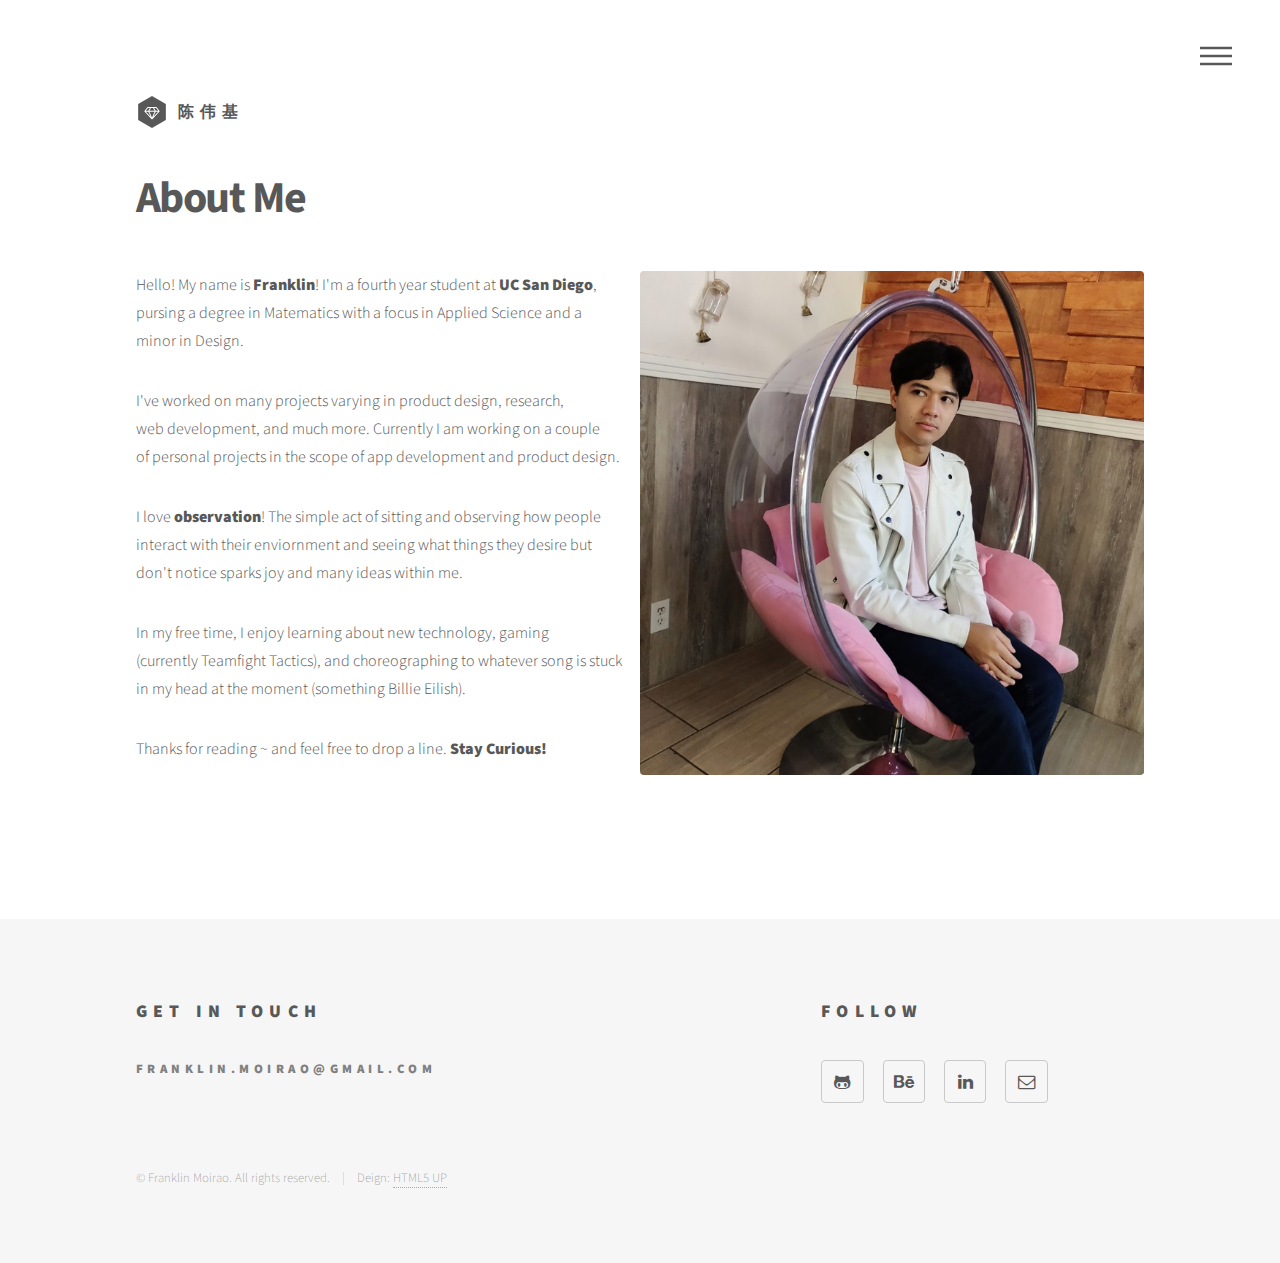
==== commit d737e362: "TFT!" ====
--- a/about.html
+++ b/about.html
@@ -41,7 +41,7 @@
 						<ul>
 							<li><a href="index.html">Home</a></li>
 							<!-- <li><a href="generic.html">Work</a></li> -->
-							<li><a href="images/Resume Spring 2019.pdf" target="_blank">Resume</a></li>
+							<li><a href="images/Resume.pdf" target="_blank">Resume</a></li>
 							<li><a href="about.html">About</a></li>
 							<!-- <li><a href="elements.html">Archive</a></li> -->
 						</ul>
@@ -59,15 +59,14 @@
 
 							<p>I've worked on many projects varying in product design, research, 
 							<br>web development, and much more. Currently I am working on a couple
-							<br>of personal projects in the scope of app development and 
-							product design.</p>
+							<br>of personal projects in the scope of app development and product design.</p>
 							
-							<p>I love <b>observaion</b>! The simple act of sitting and observing how people 
+							<p>I love <b>observation</b>! The simple act of sitting and observing how people 
 							<br>interact with their enviornment and seeing what things they desire but 
 							<br>don't notice sparks joy and many ideas within me.</p>
 
 							<p>In my free time, I enjoy learning about new technology, gaming 
-							<br>(currently Apex Legends), and choreographing to whatever song is stuck 
+							<br>(currently Teamfight Tactics), and choreographing to whatever song is stuck 
 							<br>in my head at the moment (something Billie Eilish).</p>
 
 							<p>Thanks for reading ~ and feel free to drop a line. <b>Stay Curious!</b></p>
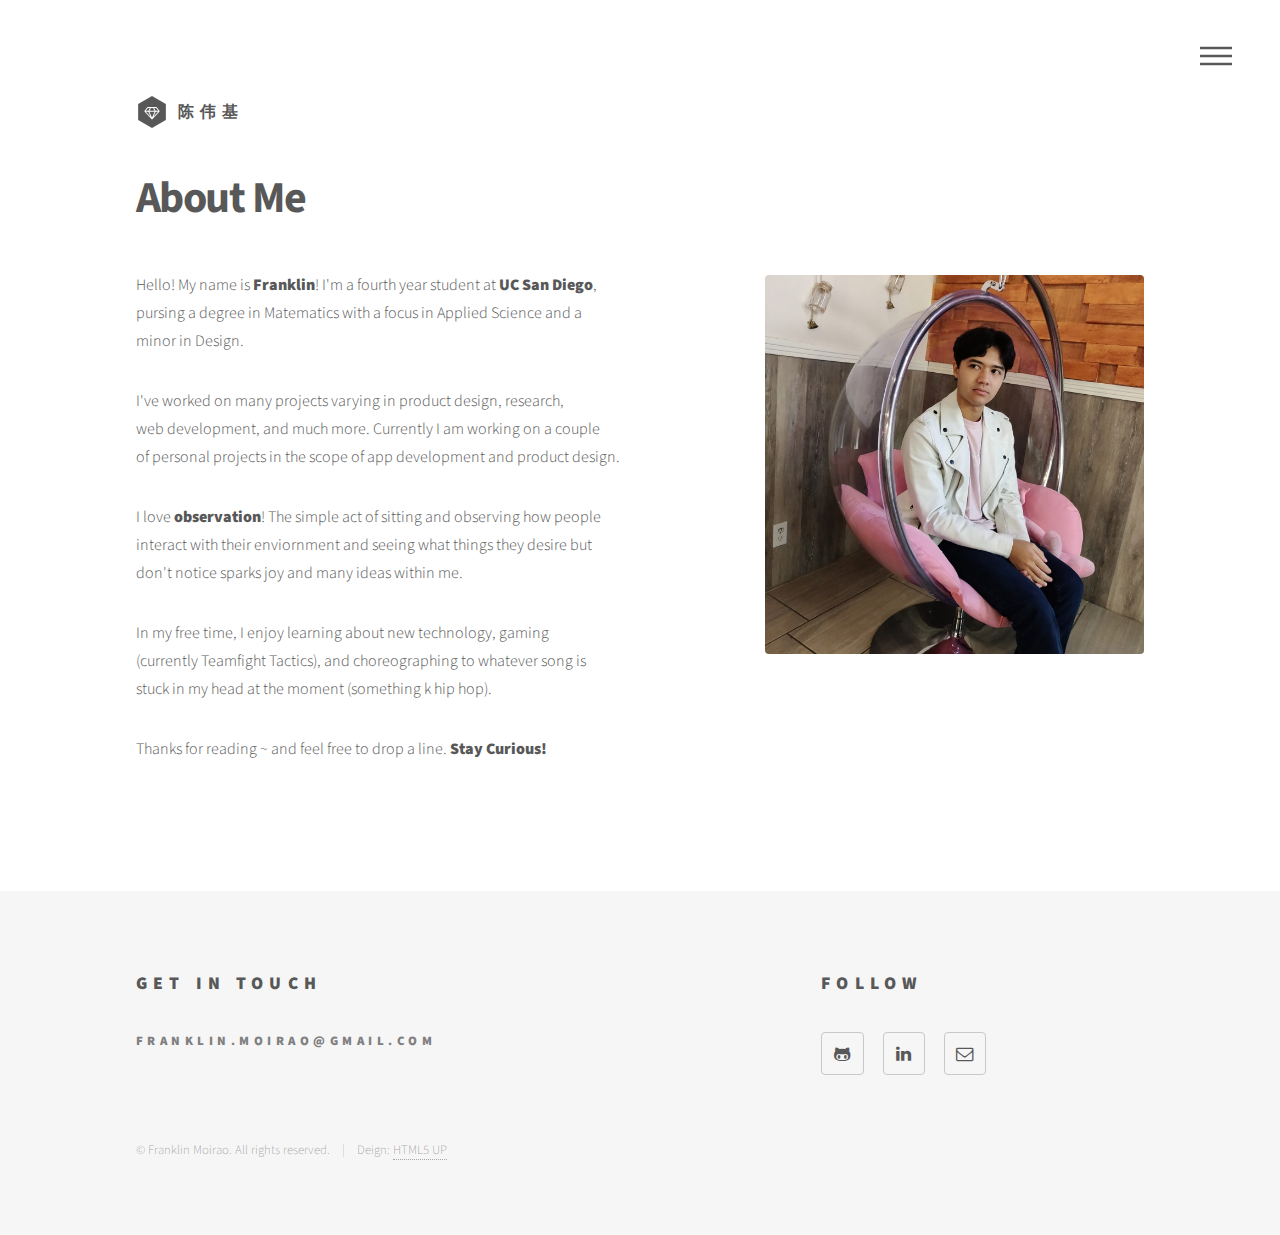
==== commit 3f8a2ba4: "Updated layout of about" ====
--- a/about.html
+++ b/about.html
@@ -51,7 +51,8 @@
 					<div id="main">
 						<div class="inner">
 							<h1>About Me</h1>
-							<description style="width: 50%; float: left">
+
+							<span class="image right"><img src="images/me.png"></span>
 								
 							<p>Hello! My name is <b>Franklin</b>! I'm a fourth year student at <b>UC San Diego</b>,
 							<br>pursing a degree in Matematics with a focus in Applied Science and a
@@ -66,13 +67,11 @@
 							<br>don't notice sparks joy and many ideas within me.</p>
 
 							<p>In my free time, I enjoy learning about new technology, gaming 
-							<br>(currently Teamfight Tactics), and choreographing to whatever song is stuck 
-							<br>in my head at the moment (something Billie Eilish).</p>
+							<br>(currently Teamfight Tactics), and choreographing to whatever song is
+							<br>stuck in my head at the moment (something k hip hop).</p>
 
 							<p>Thanks for reading ~ and feel free to drop a line. <b>Stay Curious!</b></p>
 
-							</description>
-							<span class="image main"><img src="images/me.png" style="width: 50%" alt="" /></span>
 						</div>
 					</div>
 
@@ -108,7 +107,7 @@
 									<!-- <li><a href="#" class="icon style2 fa-dribbble"><span class="label">Dribbble</span></a></li> -->
 									<li><a href="https://github.com/Snoji" target="_blank" class="icon style2 fa-github-alt"><span class="label">GitHub</span></a></li>
 									<!-- <li><a href="#" class="icon style2 fa-500px"><span class="label">500px</span></a></li> -->
-									<li><a href="https://www.behance.net/franklinmofcac" class="icon style2 fa-behance"><span class="label">Behance</span></a></li>
+									<!--<li><a href="https://www.behance.net/franklinmofcac" class="icon style2 fa-behance"><span class="label">Behance</span></a></li>-->
 									<li><a href="https://www.linkedin.com/in/franklin-moirao-19469515b/" target="_blank" class="icon style2 fa-linkedin"><span class="label">LinkedIn</span></a></li>
 									<li><a href="mailto:franklin.moirao@gmail.com" class="icon style2 fa-envelope-o"><span class="label">Email</span></a></li>
 									
--- a/assets/css/main.css
+++ b/assets/css/main.css
@@ -2320,6 +2320,7 @@
 			padding: 0 0 1em 1.5em;
 			top: 0.25em;
 		}
+		
 
 		.image.fit {
 			display: block;
@@ -2345,6 +2346,13 @@
 
 				.image.main {
 					margin: 0 0 2em 0;
+				}
+
+				.image.right, .image.left{
+					all: unset;	
+					display: block;
+					margin: 0 0 2em 0;
+					width: 100%;
 				}
 
 			}
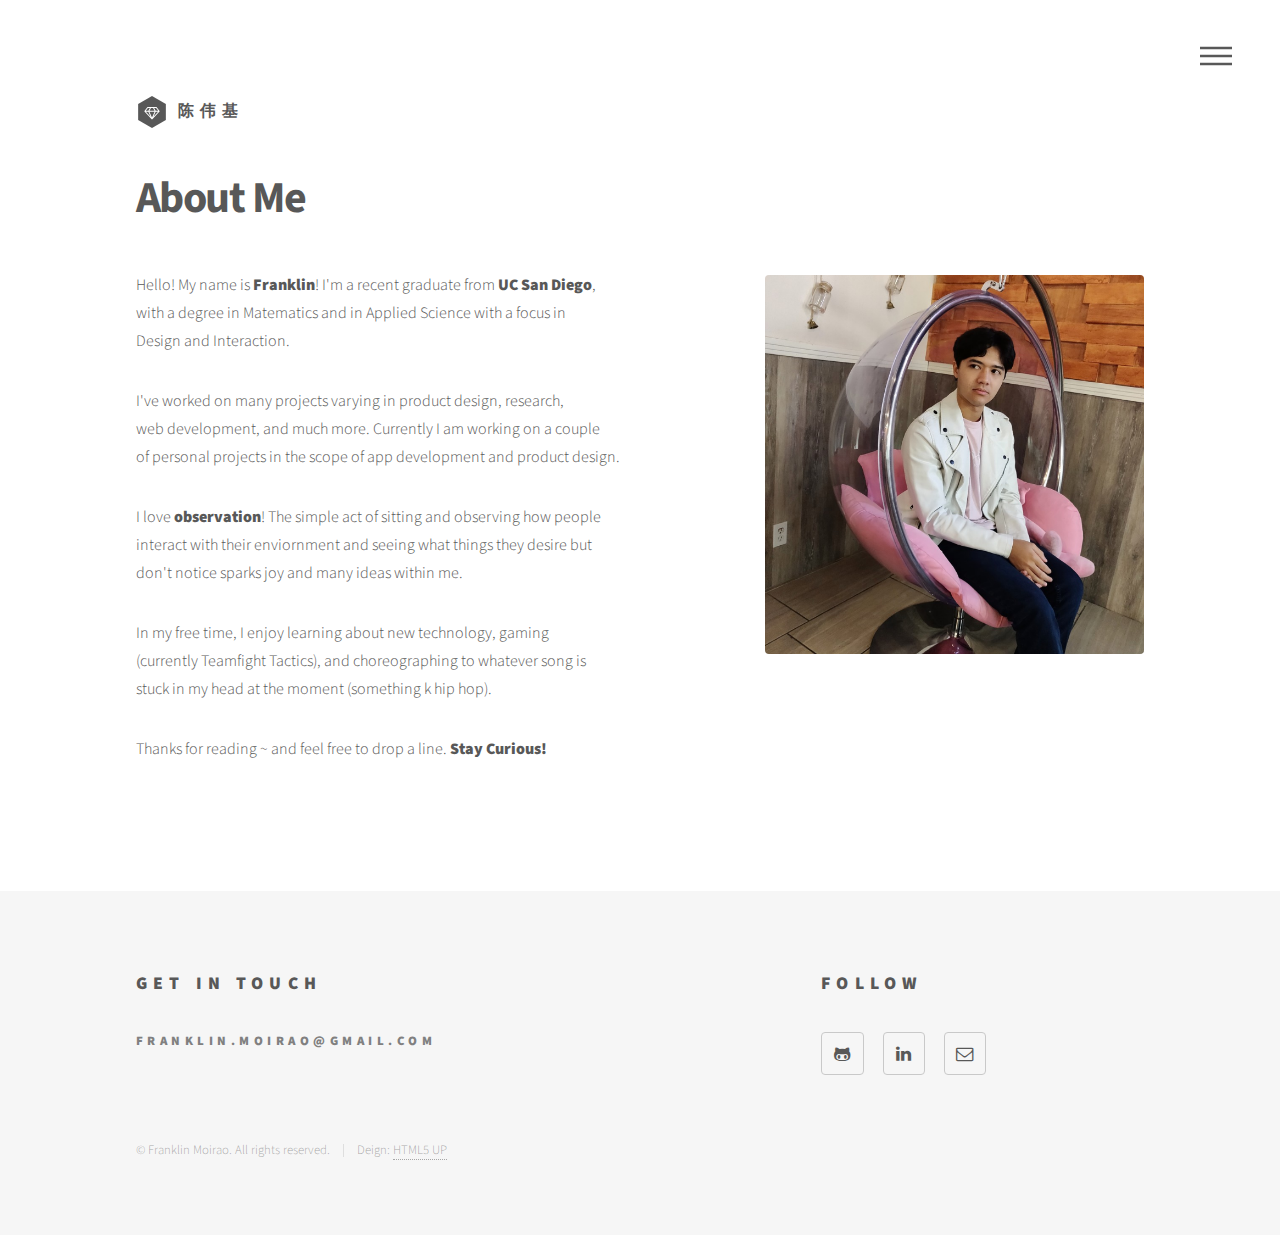
==== commit 0c8c8360: "clean up. only 3 projects that aren't on resume. need to expand and clean up more" ====
--- a/about.html
+++ b/about.html
@@ -21,9 +21,9 @@
 						<div class="inner">
 
 							<!-- Logo -->
-								<a href="index.html" class="logo">
-									<span class="symbol"><img src="images/logo.svg" alt="" /></span><span class="title">陈伟基</span>
-								</a>
+							<a href="index.html" class="logo">
+								<span class="symbol"><img src="images/logo.svg" alt="" /></span>陈伟基<span class="title"></span>
+							</a>
 
 							<!-- Nav -->
 								<nav>
@@ -54,9 +54,9 @@
 
 							<span class="image right"><img src="images/me.png"></span>
 								
-							<p>Hello! My name is <b>Franklin</b>! I'm a fourth year student at <b>UC San Diego</b>,
-							<br>pursing a degree in Matematics with a focus in Applied Science and a
-							<br>minor in Design.</p>
+							<p>Hello! My name is <b>Franklin</b>! I'm a recent graduate from <b>UC San Diego</b>,
+							<br>with a degree in Matematics and in Applied Science with a focus in
+							<br>Design and Interaction.</p>
 
 							<p>I've worked on many projects varying in product design, research, 
 							<br>web development, and much more. Currently I am working on a couple
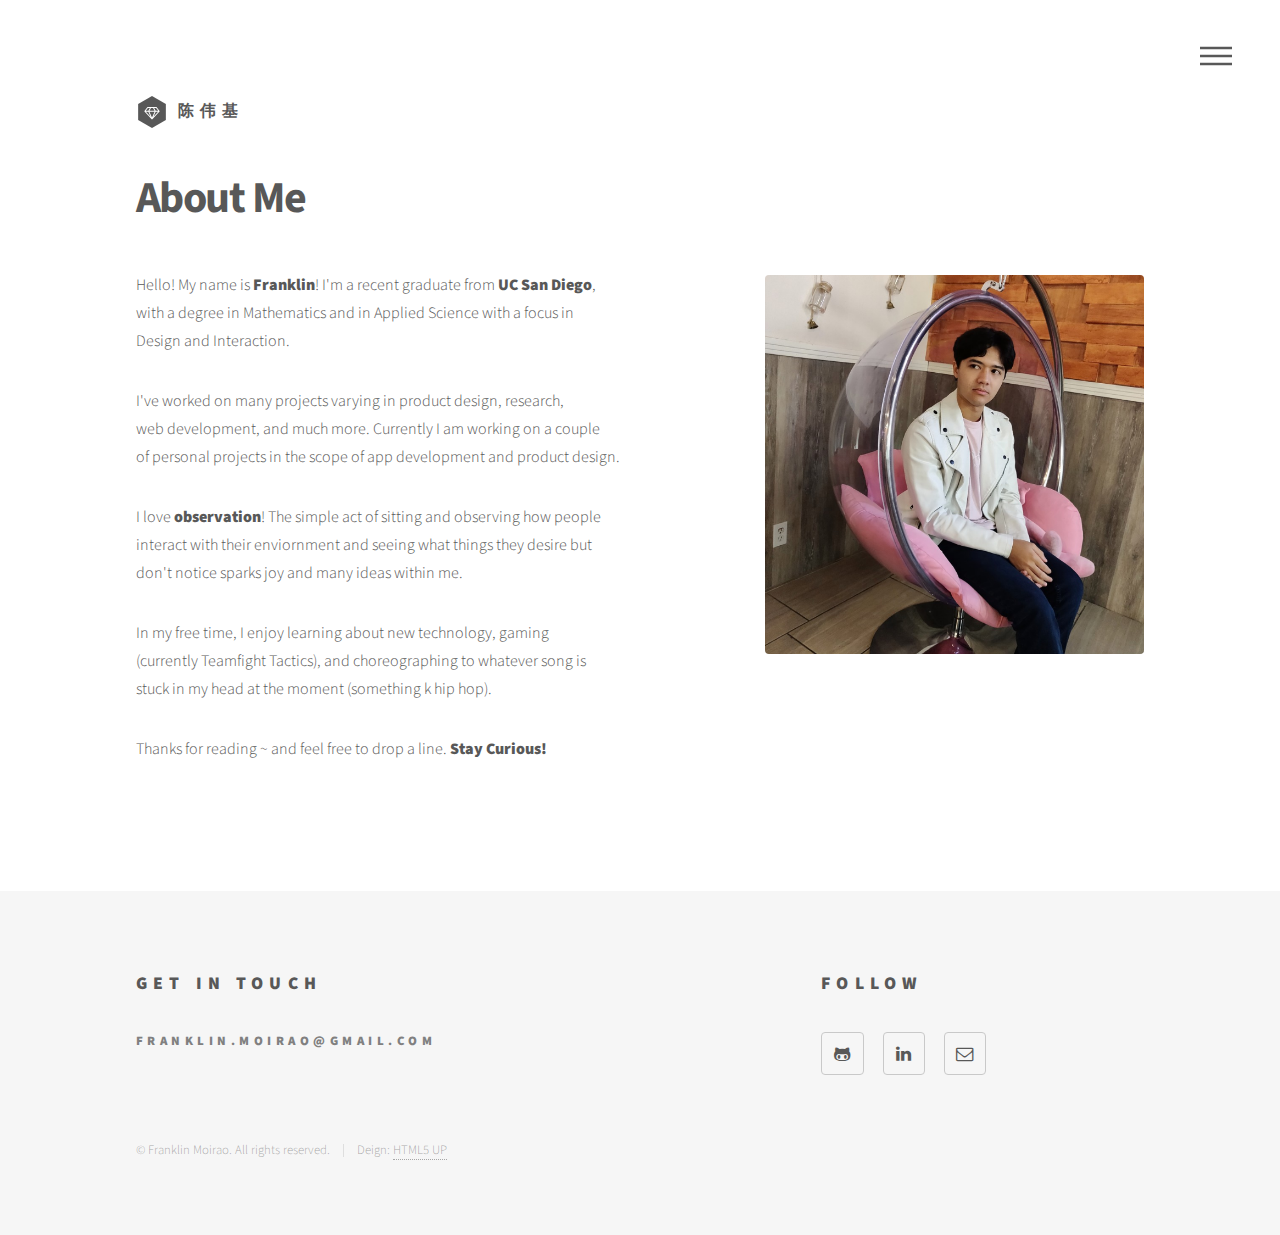
==== commit 81354b33: "spelling" ====
--- a/about.html
+++ b/about.html
@@ -55,7 +55,7 @@
 							<span class="image right"><img src="images/me.png"></span>
 								
 							<p>Hello! My name is <b>Franklin</b>! I'm a recent graduate from <b>UC San Diego</b>,
-							<br>with a degree in Matematics and in Applied Science with a focus in
+							<br>with a degree in Mathematics and in Applied Science with a focus in
 							<br>Design and Interaction.</p>
 
 							<p>I've worked on many projects varying in product design, research, 
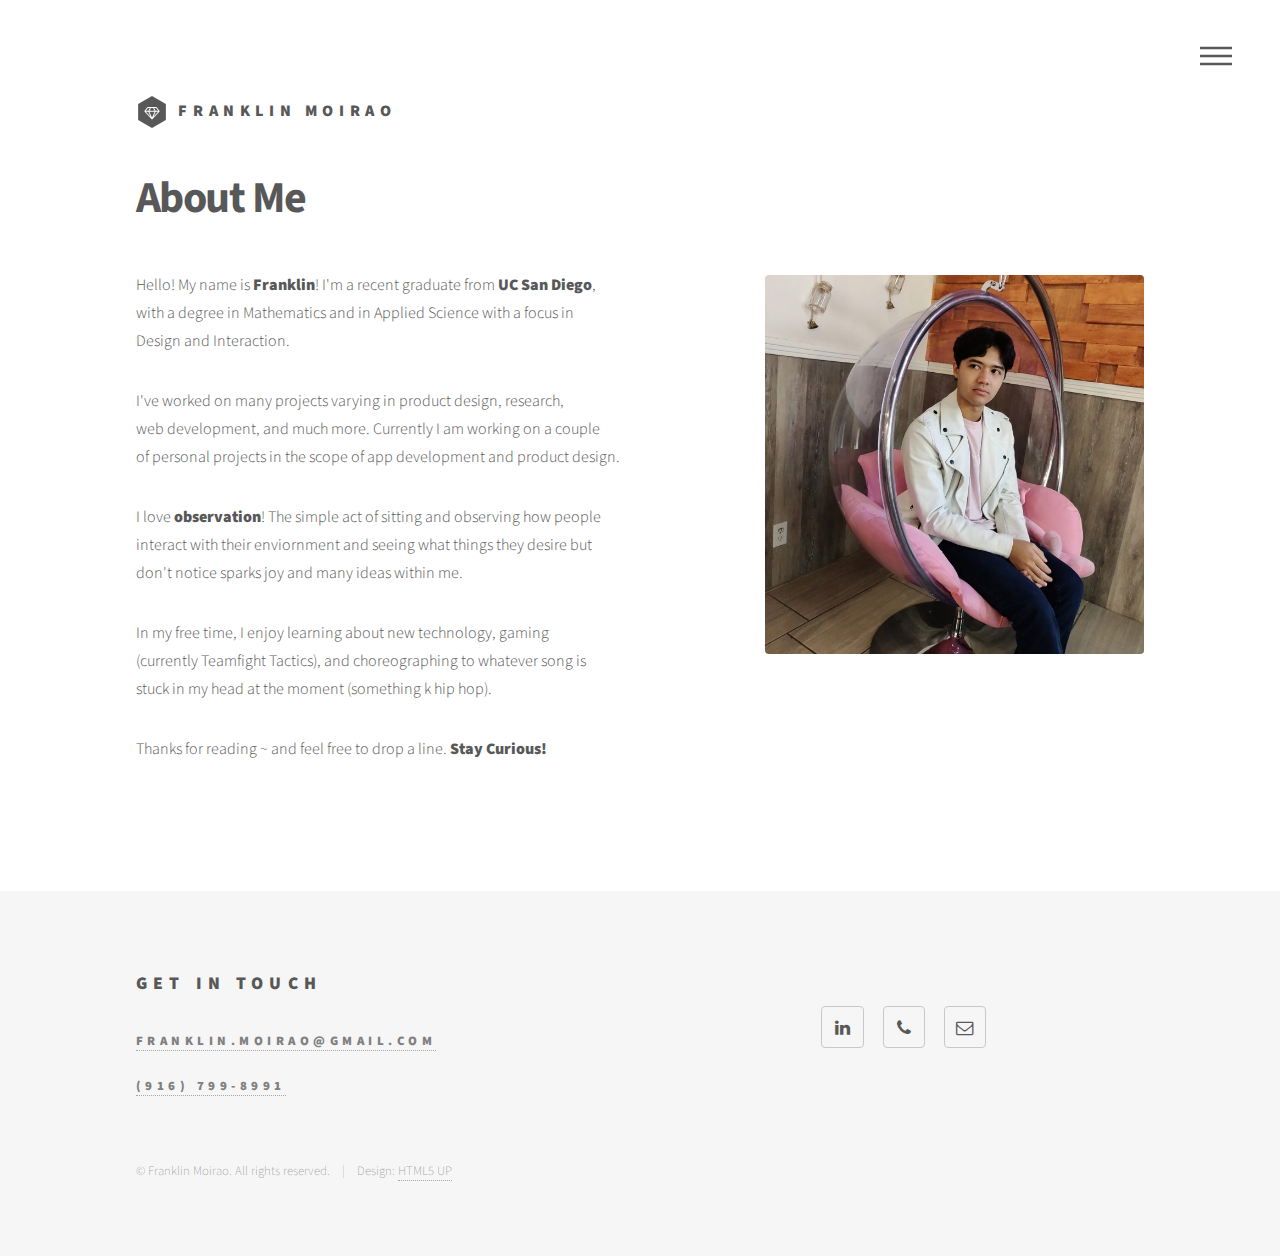
==== commit 16aa0c0e: "who ive work for, menu contact, project desctiptions, get in touch" ====
--- a/about.html
+++ b/about.html
@@ -22,7 +22,7 @@
 
 							<!-- Logo -->
 							<a href="index.html" class="logo">
-								<span class="symbol"><img src="images/logo.svg" alt="" /></span>陈伟基<span class="title"></span>
+								<span class="symbol"><img src="images/logo.svg" alt="" /></span>Franklin Moirao<span class="title"></span>
 							</a>
 
 							<!-- Nav -->
@@ -45,6 +45,10 @@
 							<li><a href="about.html">About</a></li>
 							<!-- <li><a href="elements.html">Archive</a></li> -->
 						</ul>
+						<p style="color: white; margin-bottom: 10px;"> Contact:</p>
+						<a style="margin-right: 10px;" href="https://www.linkedin.com/in/franklin-moirao-19469515b/" target="_blank" class="icon style2 fa-linkedin"><span class="label">LinkedIn</span></a>
+						<a style="margin-right: 10px;" class="icon style2 fa-phone" href="mailto:franklin.moirao@gmail.com"><span class="label">Email</span></a>
+						<a class="icon style2 fa-envelope-o" href="tel:916-799-8991"><span class="label">Phone</span></a>
 					</nav>
 
 				<!-- Main -->
@@ -77,47 +81,50 @@
 
 				<!-- Footer -->
 				<footer id="footer">
-						<div class="inner">
-							<section>
-								<h2>Get in touch</h2>
-								<h5 style="color:grey">franklin.moirao@gmail.com</h5>
-								<!-- <form method="post" action="#">
-									<div class="fields">
-										<div class="field half">
-											<input type="text" name="name" id="name" placeholder="Name" />
-										</div>
-										<div class="field half">
-											<input type="email" name="email" id="email" placeholder="Email" />
-										</div>
-										<div class="field">
-											<textarea name="message" id="message" placeholder="Message"></textarea>
-										</div>
+					<div class="inner">
+						<section>
+							<h2>Get in touch</h2>
+							<!--<h5 style="color:grey">franklin.moirao@gmail.com</h5>
+							<h5 style="color:grey">(916) 799-8991</h5> -->
+							<h5 style="color: grey;"> <a href="mailto:franklin.moirao@gmail.com">franklin.moirao@gmail.com</a></h5>
+							<h5 style="color: grey;"> <a href="tel:916-799-8991"> (916) 799-8991</a></h5>
+							<!-- <form method="post" action="#">
+								<div class="fields">
+									<div class="field half">
+										<input type="text" name="name" id="name" placeholder="Name" />
 									</div>
-									<ul class="actions">
-										<li><input type="submit" value="Send" class="primary" /></li>
-									</ul>
-								</form> -->
-							</section>
-							<section>
-								<h2>Follow</h2>
-								<ul class="icons">
-									<!-- <li><a href="#" class="icon style2 fa-twitter"><span class="label">Twitter</span></a></li> -->
-									<!-- <li><a href="#" class="icon style2 fa-facebook"><span class="label">Facebook</span></a></li> -->
-									<!-- <li><a href="#" class="icon style2 fa-instagram"><span class="label">Instagram</span></a></li> -->
-									<!-- <li><a href="#" class="icon style2 fa-dribbble"><span class="label">Dribbble</span></a></li> -->
-									<li><a href="https://github.com/Snoji" target="_blank" class="icon style2 fa-github-alt"><span class="label">GitHub</span></a></li>
-									<!-- <li><a href="#" class="icon style2 fa-500px"><span class="label">500px</span></a></li> -->
-									<!--<li><a href="https://www.behance.net/franklinmofcac" class="icon style2 fa-behance"><span class="label">Behance</span></a></li>-->
-									<li><a href="https://www.linkedin.com/in/franklin-moirao-19469515b/" target="_blank" class="icon style2 fa-linkedin"><span class="label">LinkedIn</span></a></li>
-									<li><a href="mailto:franklin.moirao@gmail.com" class="icon style2 fa-envelope-o"><span class="label">Email</span></a></li>
-									
+									<div class="field half">
+										<input type="email" name="email" id="email" placeholder="Email" />
+									</div>
+									<div class="field">
+										<textarea name="message" id="message" placeholder="Message"></textarea>
+									</div>
+								</div>
+								<ul class="actions">
+									<li><input type="submit" value="Send" class="primary" /></li>
 								</ul>
-							</section>
-							<ul class="copyright">
-								<li>&copy; Franklin Moirao. All rights reserved.</li><li>Deign: <a href="http://html5up.net">HTML5 UP</a></li>
+							</form> -->
+						</section>
+						<section>
+							<h2></h2>
+							<ul class="icons">
+								<!-- <li><a href="#" class="icon style2 fa-facebook"><span class="label">Facebook</span></a></li> -->
+								<!-- <li><a href="#" class="icon style2 fa-instagram"><span class="label">Instagram</span></a></li> -->
+								<!-- <li><a href="#" class="icon style2 fa-dribbble"><span class="label">Dribbble</span></a></li> -->
+								<!--<li><a href="https://github.com/Snoji" target="_blank" class="icon style2 fa-github-alt"><span class="label">GitHub</span></a></li>-->
+								<!-- <li><a href="#" class="icon style2 fa-500px"><span class="label">500px</span></a></li> -->
+								<!--<li><a href="https://www.behance.net/franklinmofcac" class="icon style2 fa-behance"><span class="label">Behance</span></a></li>-->
+								<li><a href="https://www.linkedin.com/in/franklin-moirao-19469515b/" target="_blank" class="icon style2 fa-linkedin"><span class="label">LinkedIn</span></a></li>
+								<li><a href="tel:916-799-8991" class="icon style2 fa-phone"><span class="label">Phone</span></a></li>
+								<li><a href="mailto:franklin.moirao@gmail.com" class="icon style2 fa-envelope-o"><span class="label">Email</span></a></li>
+								
 							</ul>
-						</div>
-					</footer>
+						</section>
+						<ul class="copyright">
+							<li>&copy; Franklin Moirao. All rights reserved.</li><li>Design: <a href="http://html5up.net">HTML5 UP</a></li>
+						</ul>
+					</div>
+				</footer>
 
 			</div>
 
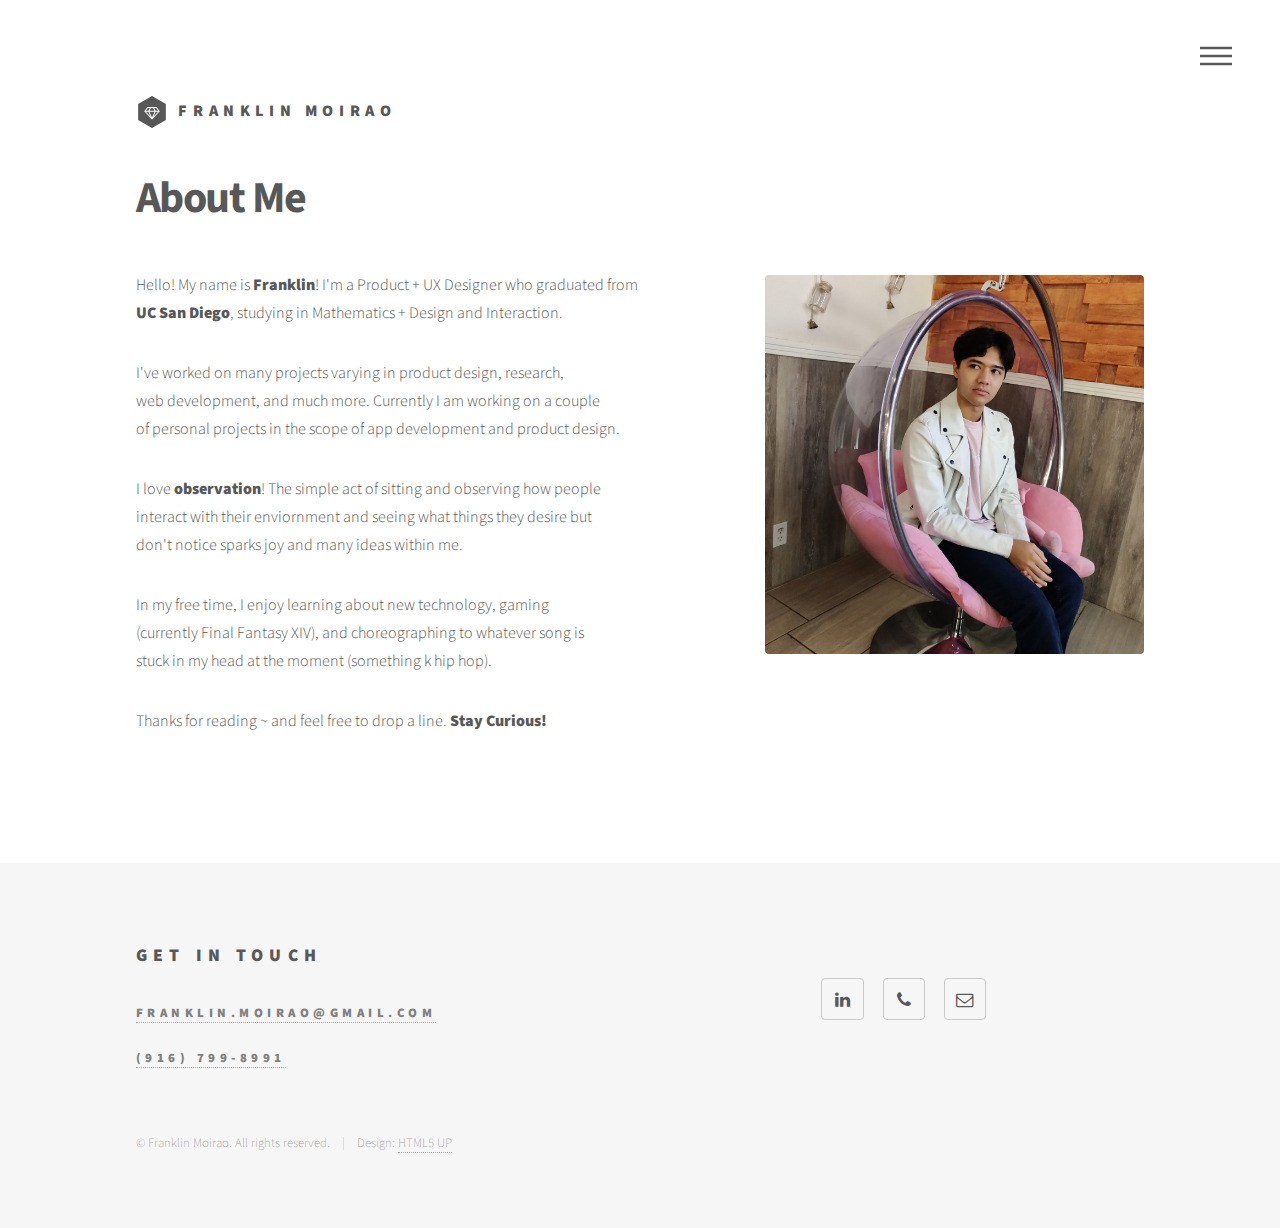
==== commit 1abd2f27: "title and about update" ====
--- a/about.html
+++ b/about.html
@@ -47,8 +47,8 @@
 						</ul>
 						<p style="color: white; margin-bottom: 10px;"> Contact:</p>
 						<a style="margin-right: 10px;" href="https://www.linkedin.com/in/franklin-moirao-19469515b/" target="_blank" class="icon style2 fa-linkedin"><span class="label">LinkedIn</span></a>
-						<a style="margin-right: 10px;" class="icon style2 fa-phone" href="mailto:franklin.moirao@gmail.com"><span class="label">Email</span></a>
-						<a class="icon style2 fa-envelope-o" href="tel:916-799-8991"><span class="label">Phone</span></a>
+						<a style="margin-right: 10px;" class="icon style2 fa-phone" href="tel:916-799-8991"><span class="label">Phone</span></a>
+						<a class="icon style2 fa-envelope-o" href="mailto:franklin.moirao@gmail.com"><span class="label">Email</span></a>
 					</nav>
 
 				<!-- Main -->
@@ -58,9 +58,8 @@
 
 							<span class="image right"><img src="images/me.png"></span>
 								
-							<p>Hello! My name is <b>Franklin</b>! I'm a recent graduate from <b>UC San Diego</b>,
-							<br>with a degree in Mathematics and in Applied Science with a focus in
-							<br>Design and Interaction.</p>
+							<p>Hello! My name is <b>Franklin</b>! I'm a Product + UX Designer who graduated 
+							from <br> <b>UC San Diego</b>, studying in Mathematics + Design and Interaction.</p>
 
 							<p>I've worked on many projects varying in product design, research, 
 							<br>web development, and much more. Currently I am working on a couple
@@ -71,7 +70,7 @@
 							<br>don't notice sparks joy and many ideas within me.</p>
 
 							<p>In my free time, I enjoy learning about new technology, gaming 
-							<br>(currently Teamfight Tactics), and choreographing to whatever song is
+							<br>(currently Final Fantasy XIV), and choreographing to whatever song is
 							<br>stuck in my head at the moment (something k hip hop).</p>
 
 							<p>Thanks for reading ~ and feel free to drop a line. <b>Stay Curious!</b></p>
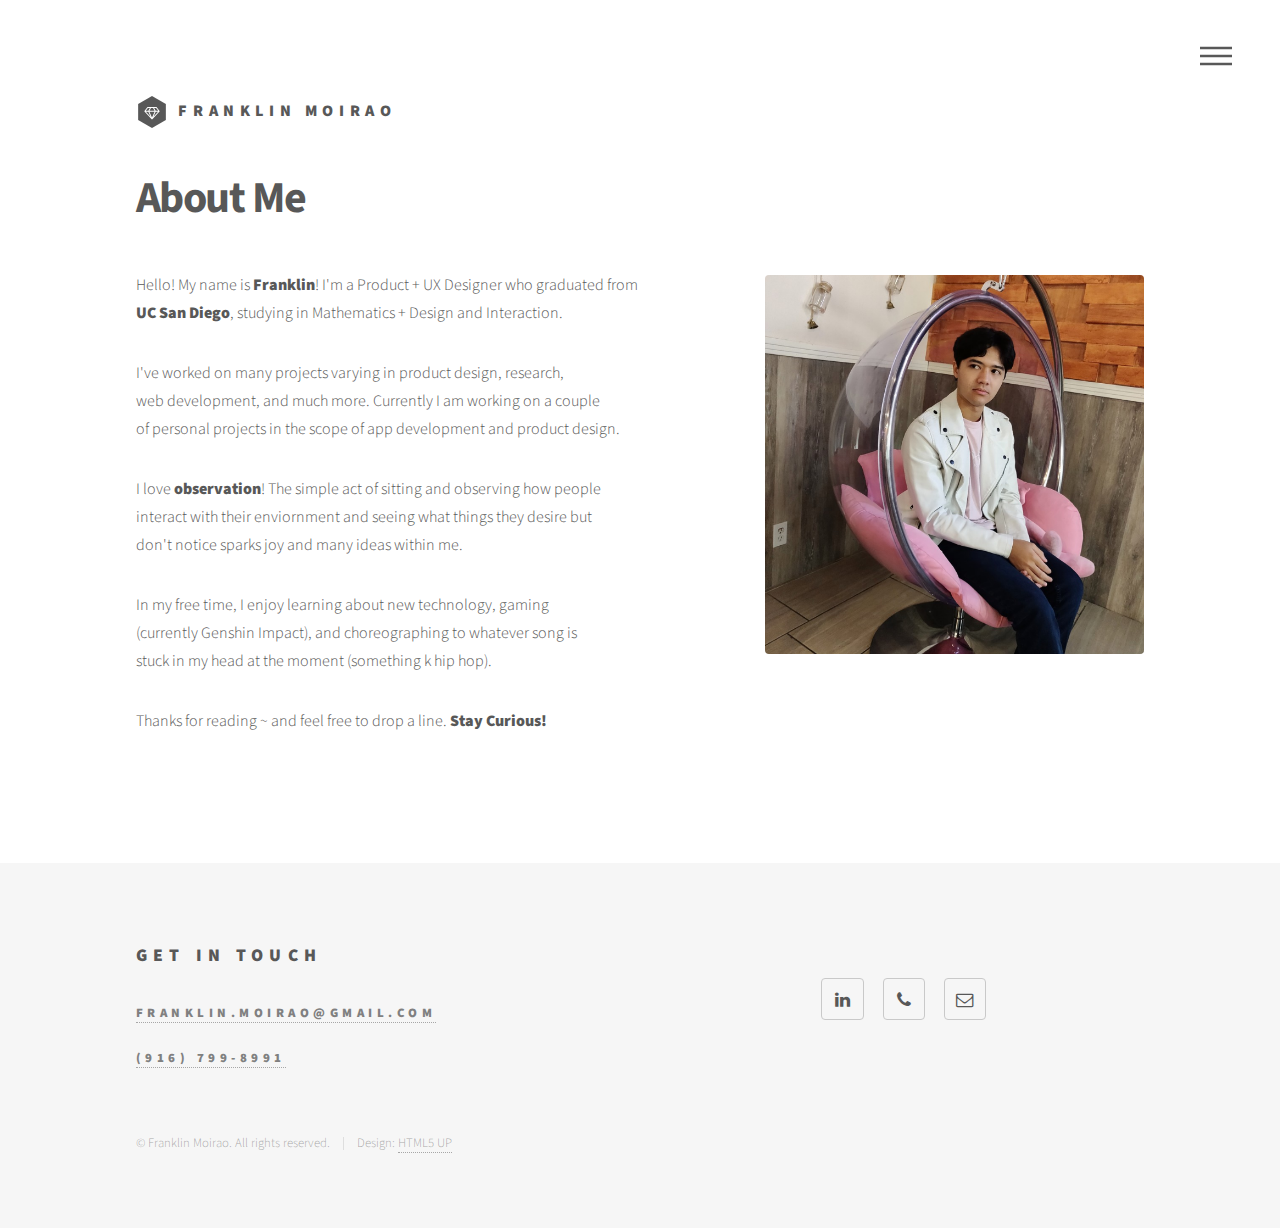
==== commit 2e1866e1: "transfered ripple" ====
--- a/about.html
+++ b/about.html
@@ -70,7 +70,7 @@
 							<br>don't notice sparks joy and many ideas within me.</p>
 
 							<p>In my free time, I enjoy learning about new technology, gaming 
-							<br>(currently Final Fantasy XIV), and choreographing to whatever song is
+							<br>(currently Genshin Impact), and choreographing to whatever song is
 							<br>stuck in my head at the moment (something k hip hop).</p>
 
 							<p>Thanks for reading ~ and feel free to drop a line. <b>Stay Curious!</b></p>
--- a/assets/css/main.css
+++ b/assets/css/main.css
@@ -28,6 +28,11 @@
 article, aside, details, figcaption, figure,
 footer, header, hgroup, menu, nav, section {
 	display: block;}
+
+
+p{
+	text-align: left;
+}	
 
 body {
 	line-height: 1;
